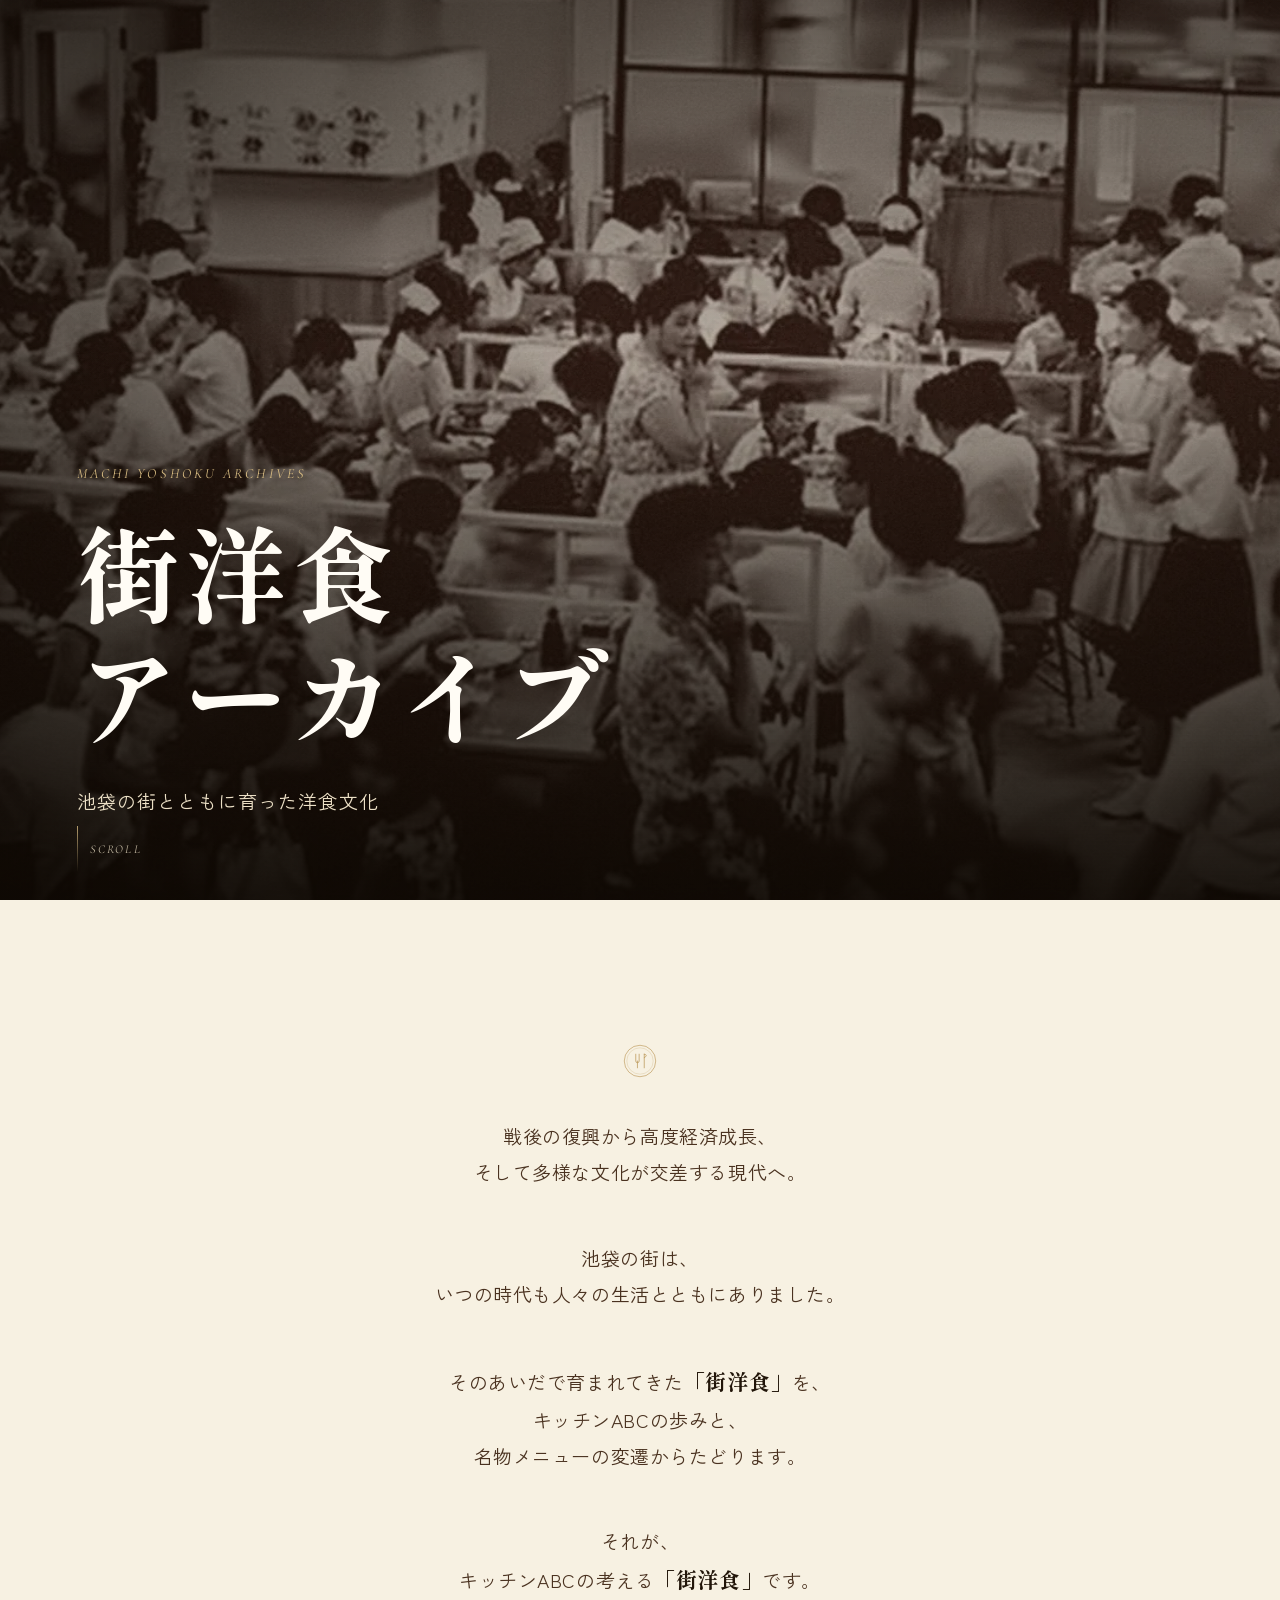
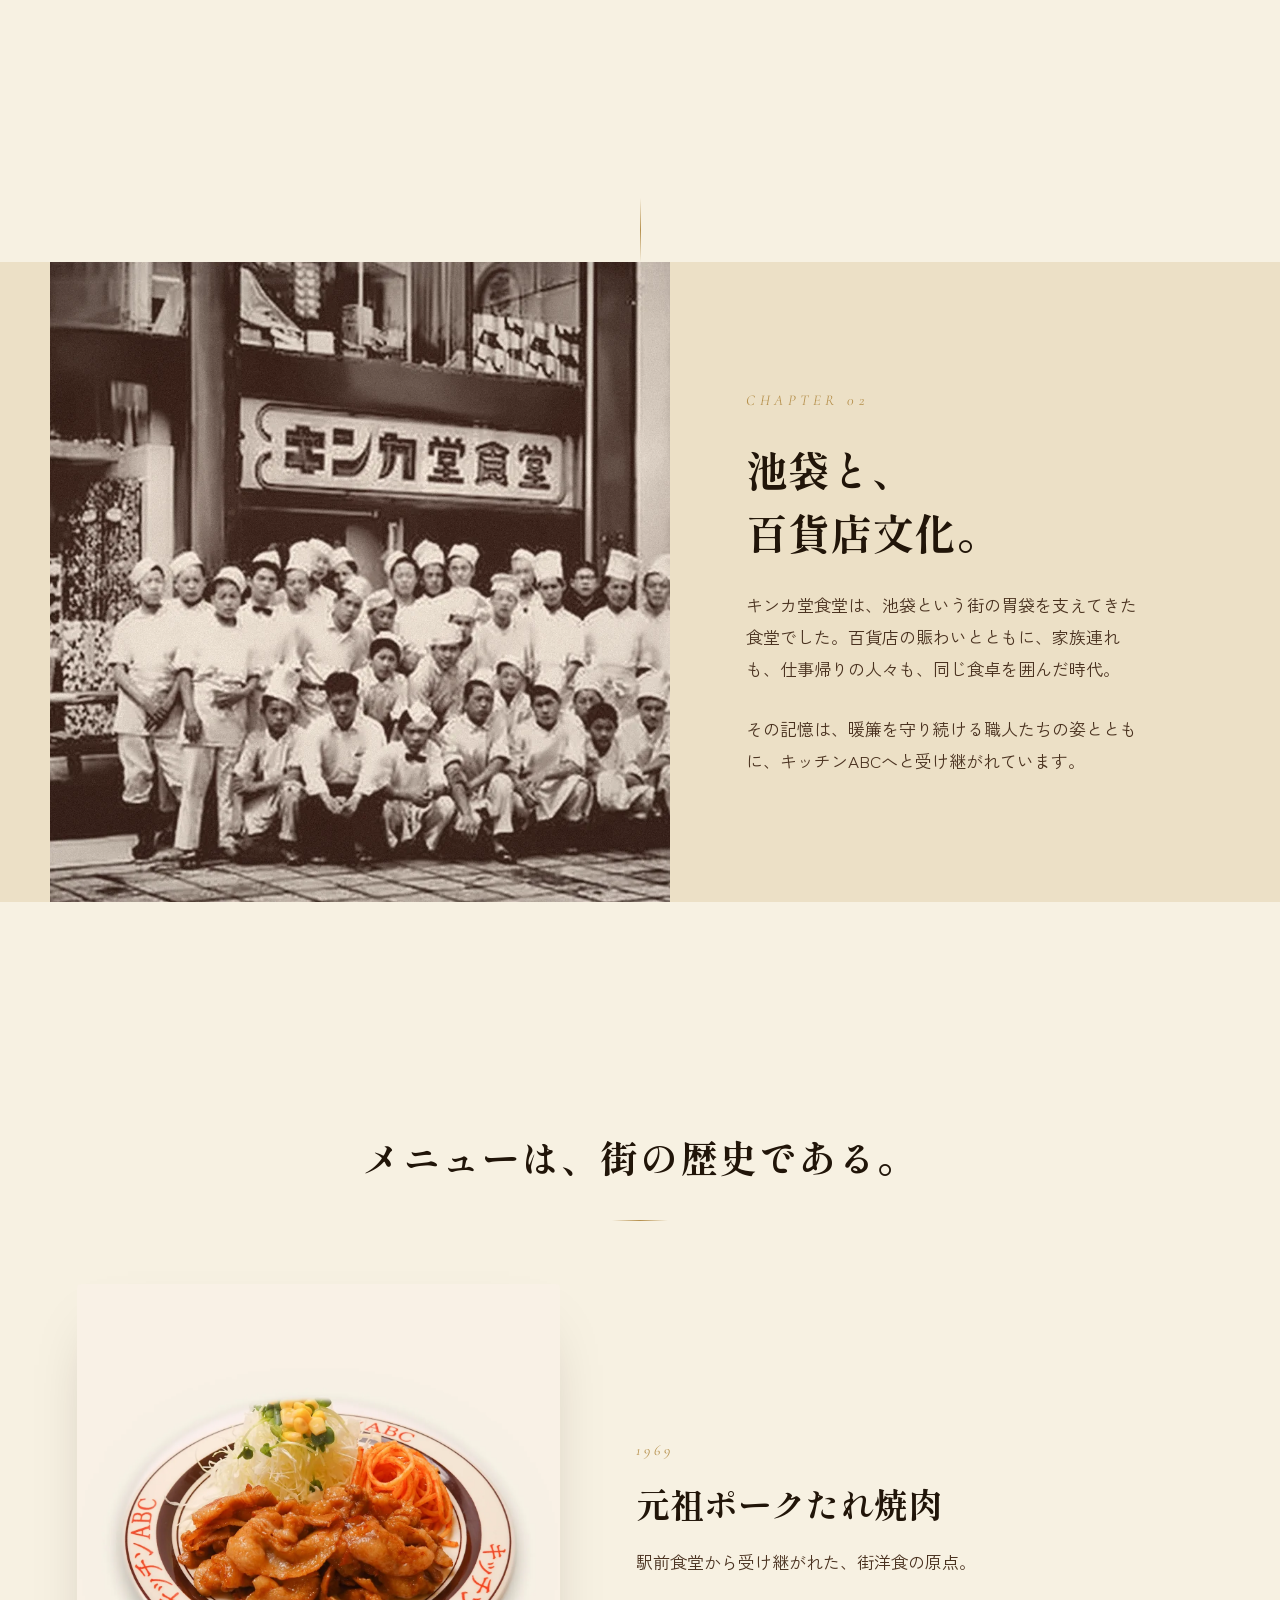
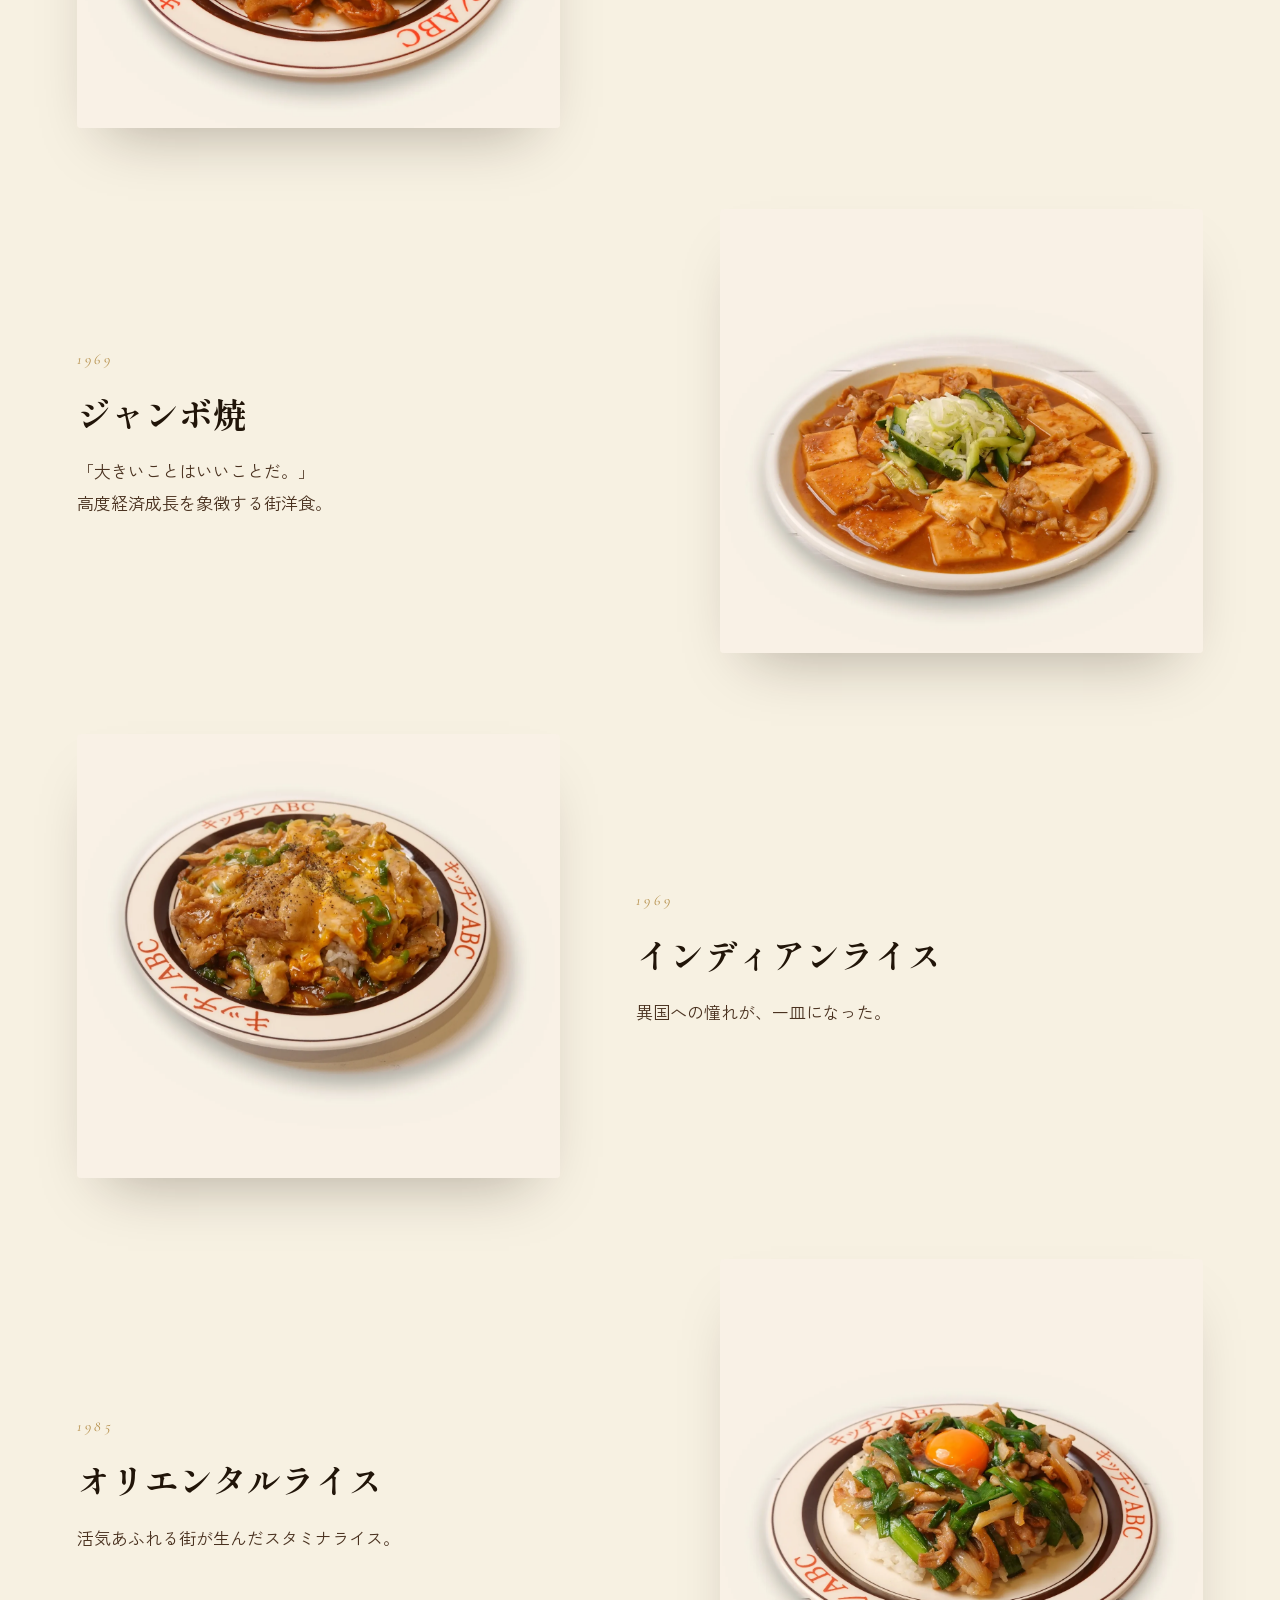
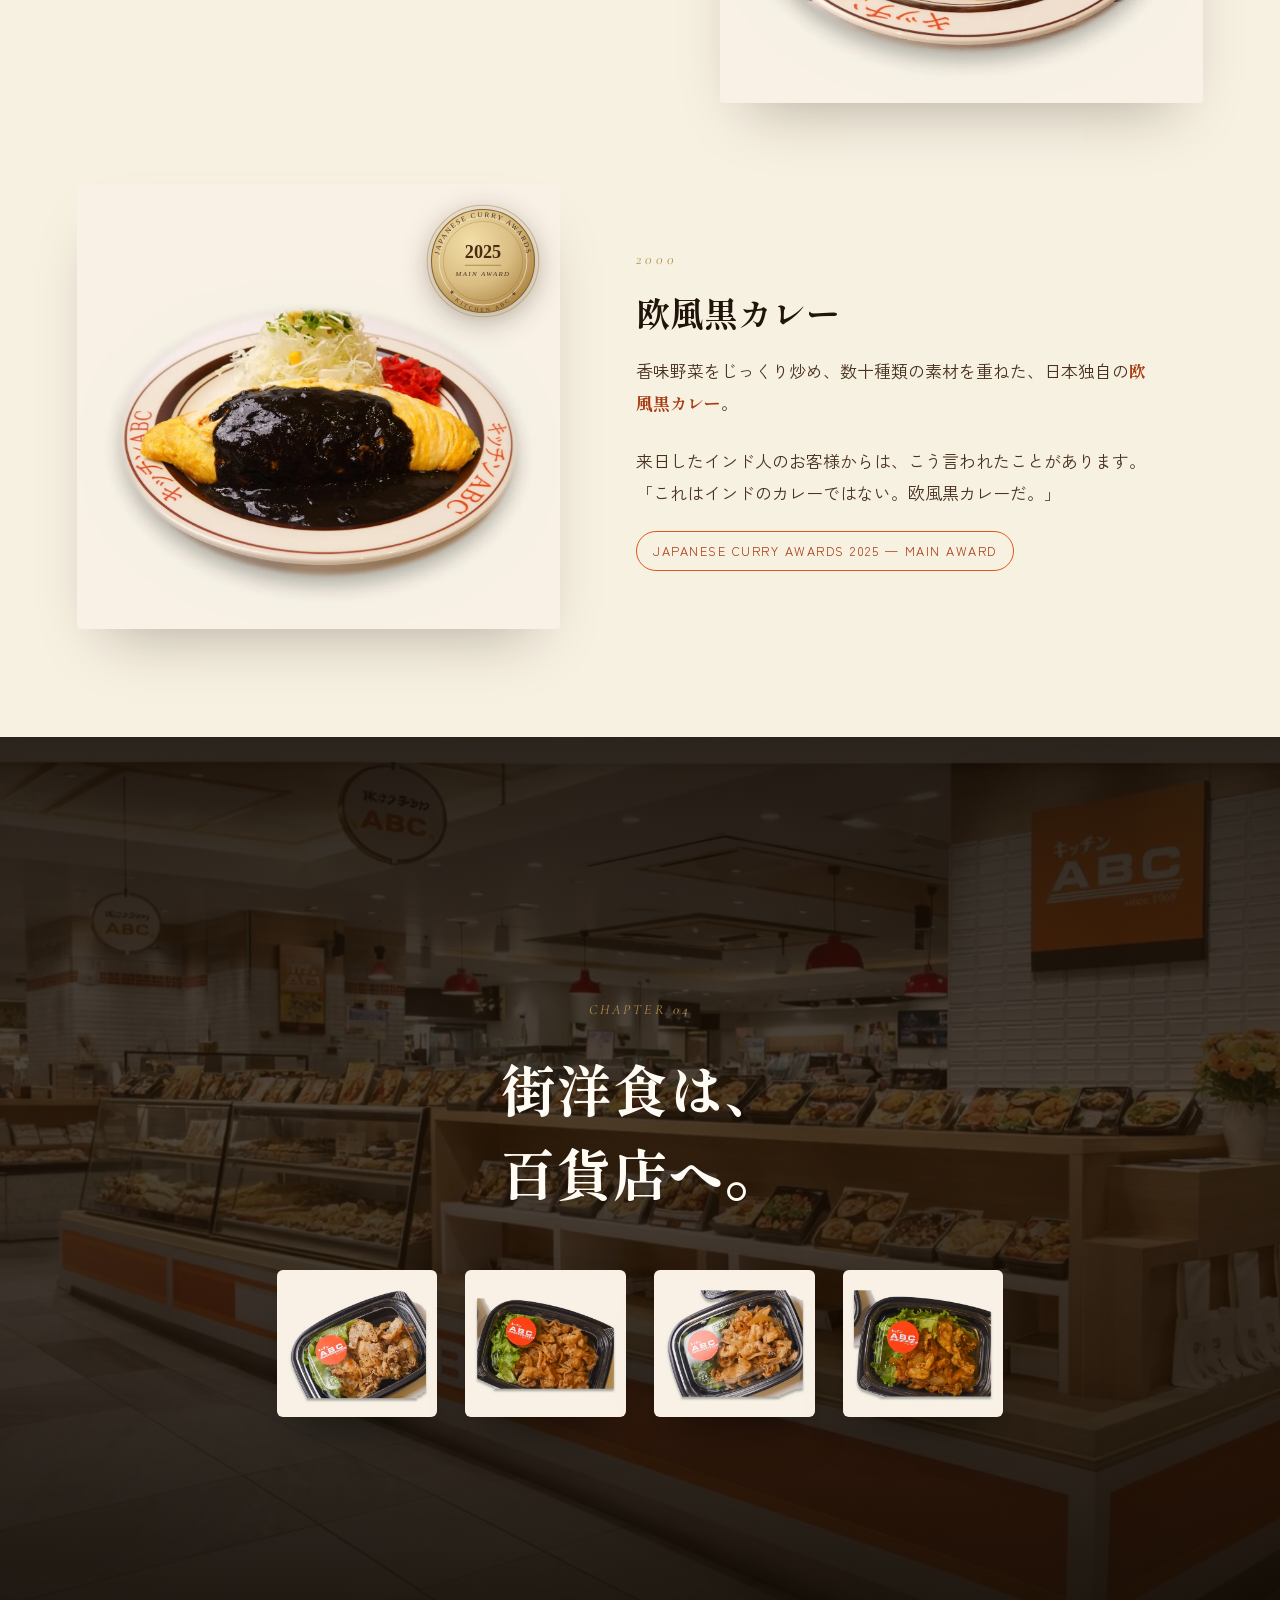
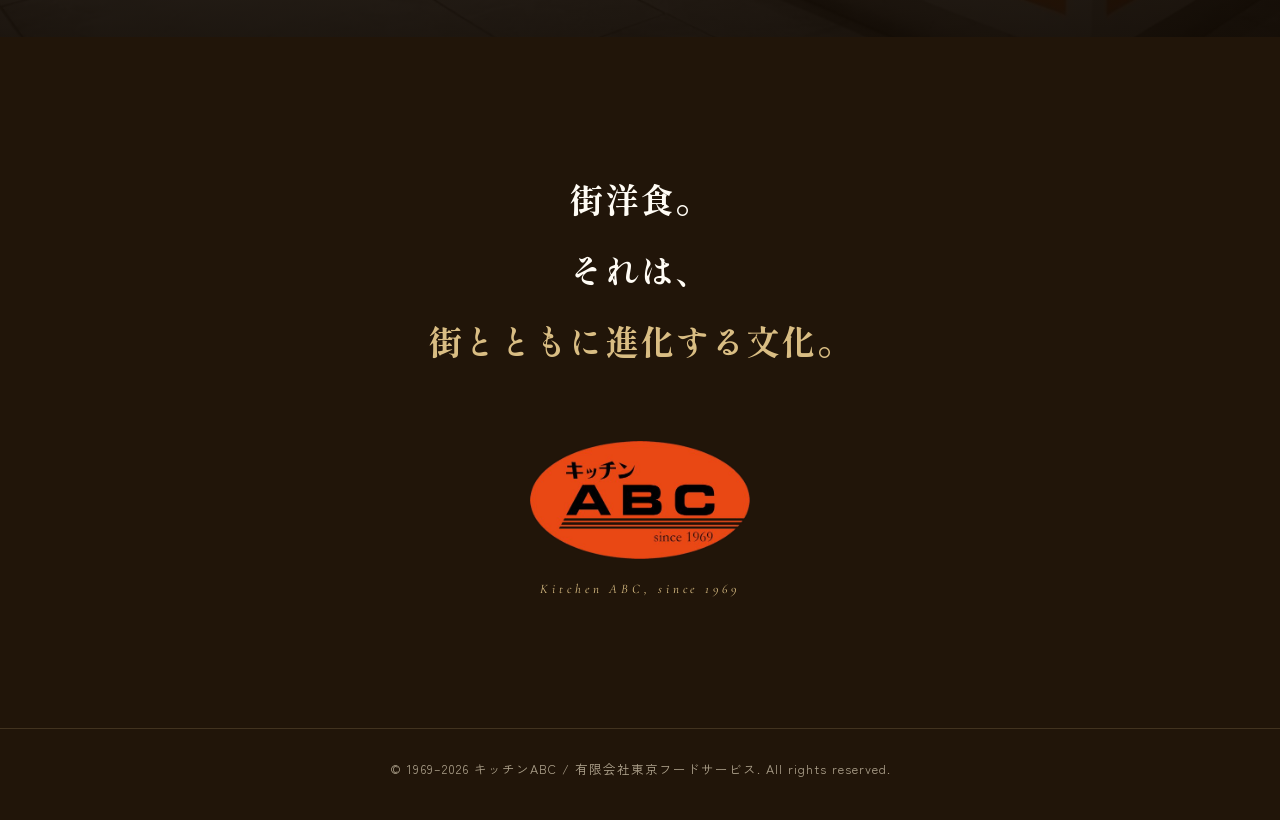
==== index.html @ 2a528db7 "Add files via upload" ====
<!DOCTYPE html>
<html lang="ja">
<head>
<meta charset="UTF-8">
<meta name="viewport" content="width=device-width, initial-scale=1.0">
<title>街洋食アーカイブ | MACHI YOSHOKU ARCHIVES — キッチンABC</title>
<meta name="description" content="池袋の街、百貨店文化、そして名物メニューの歴史を通じて、キッチンABCが考える「街洋食」という文化をたどるデジタルアーカイブ。街洋食は、街とともに進化する文化。">

<!-- Open Graph -->
<meta property="og:type" content="website">
<meta property="og:title" content="街洋食アーカイブ | MACHI YOSHOKU ARCHIVES — キッチンABC">
<meta property="og:description" content="池袋の街、百貨店文化、そして名物メニューの歴史を通じて、キッチンABCが考える「街洋食」という文化をたどるデジタルアーカイブ。">
<meta property="og:image" content="images/hero-dining-hall.jpg">
<meta property="og:url" content="https://kitchenabc.example/machi-yoshoku-archives/">
<meta property="og:site_name" content="街洋食アーカイブ | キッチンABC">
<meta property="og:locale" content="ja_JP">

<!-- Twitter Card -->
<meta name="twitter:card" content="summary_large_image">
<meta name="twitter:title" content="街洋食アーカイブ | MACHI YOSHOKU ARCHIVES">
<meta name="twitter:description" content="池袋の街とともに育った洋食文化、キッチンABCのデジタルアーカイブ。">
<meta name="twitter:image" content="images/hero-dining-hall.jpg">

<link rel="preconnect" href="https://fonts.googleapis.com">
<link rel="preconnect" href="https://fonts.gstatic.com" crossorigin>
<link href="https://fonts.googleapis.com/css2?family=Shippori+Mincho+B1:wght@400;700;800&family=Zen+Kaku+Gothic+New:wght@300;400;500;700&family=Cormorant+Garamond:ital,wght@0,400;0,500;0,600;1,400;1,500&display=swap" rel="stylesheet">

<link rel="icon" type="image/png" href="assets/favicon.png">
<link rel="stylesheet" href="css/style.css">

<!-- Structured data: Article -->
<script type="application/ld+json">
{
  "@context": "https://schema.org",
  "@type": "Article",
  "headline": "街洋食アーカイブ — 池袋の街とともに育った洋食文化",
  "description": "池袋の街、百貨店文化、名物メニューの歴史を通じてキッチンABCが考える「街洋食」という文化をたどるデジタルアーカイブ。",
  "image": "images/hero-dining-hall.jpg",
  "author": { "@type": "Organization", "name": "キッチンABC" },
  "publisher": {
    "@type": "Organization",
    "name": "キッチンABC",
    "logo": { "@type": "ImageObject", "url": "assets/logo-mark.png" }
  },
  "mainEntityOfPage": "https://kitchenabc.example/machi-yoshoku-archives/"
}
</script>

<!-- Structured data: Organization -->
<script type="application/ld+json">
{
  "@context": "https://schema.org",
  "@type": "Organization",
  "name": "キッチンABC",
  "foundingDate": "1969",
  "url": "https://kitchenabc.example/",
  "logo": "assets/logo-mark.png",
  "areaServed": "豊島区 池袋"
}
</script>

<!-- Structured data: Breadcrumb -->
<script type="application/ld+json">
{
  "@context": "https://schema.org",
  "@type": "BreadcrumbList",
  "itemListElement": [
    { "@type": "ListItem", "position": 1, "name": "キッチンABC", "item": "https://kitchenabc.example/" },
    { "@type": "ListItem", "position": 2, "name": "街洋食アーカイブ", "item": "https://kitchenabc.example/machi-yoshoku-archives/" }
  ]
}
</script>
</head>
<body>

<a class="visually-hidden" href="#main">本文へスキップ</a>

<div class="site-mark" id="siteMark" aria-hidden="true">
  <img class="site-mark__badge" src="assets/logo-mark.png" alt="" width="46" height="25" loading="lazy">
  <span class="site-mark__text">MACHI YOSHOKU ARCHIVES</span>
</div>

<main id="main">

  <!-- ============ HERO ============ -->
  <section class="hero" aria-label="街洋食アーカイブ イントロダクション">
    <div class="hero__media" id="heroMedia">
      <picture>
        <source srcset="images/hero-dining-hall-sm.webp" media="(max-width: 760px)" type="image/webp">
        <source srcset="images/hero-dining-hall.webp" type="image/webp">
        <source srcset="images/hero-dining-hall-sm.jpg" media="(max-width: 760px)">
        <img src="images/hero-dining-hall.jpg" alt="昭和のキンカ堂食堂、大食堂のにぎわい" width="1251" height="822">
      </picture>
    </div>
    <div class="hero__veil"></div>
    <div class="hero__content">
      <div class="hero__inner">
        <span class="eyebrow hero__eyebrow reveal">MACHI YOSHOKU ARCHIVES</span>
        <h1 class="hero__title">
          <span class="reveal">街洋食</span>
          <span class="reveal reveal-delay-1">アーカイブ</span>
        </h1>
        <p class="hero__sub reveal reveal-delay-2">池袋の街とともに育った洋食文化</p>
      </div>
    </div>
    <div class="hero__scroll" aria-hidden="true">
      <span class="hero__scroll-line"></span>
      <span class="hero__scroll-text">SCROLL</span>
    </div>
  </section>

  <!-- ============ INTRO ============ -->
  <section class="intro">
    <div class="intro__inner">
      <img class="intro__mark reveal" src="assets/emblem-mark.svg" alt="" width="34" height="34" loading="lazy">
      <p class="reveal">
        戦後の復興から高度経済成長、<br>
        そして多様な文化が交差する現代へ。
      </p>
      <p class="reveal reveal-delay-1">
        池袋の街は、<br>
        いつの時代も人々の生活とともにありました。
      </p>
      <p class="reveal reveal-delay-2">
        そのあいだで育まれてきた<strong>「街洋食」</strong>を、<br>
        キッチンABCの歩みと、<br>
        名物メニューの変遷からたどります。
      </p>
      <p class="reveal reveal-delay-3">
        それが、<br>
        キッチンABCの考える<strong>「街洋食」</strong>です。
      </p>
    </div>
  </section>

  <div class="divider" aria-hidden="true"><span class="divider__line"></span></div>

  <!-- ============ CHAPTER 02 — 百貨店文化 ============ -->
  <section class="chapter" aria-labelledby="chapter02-title">
    <div class="chapter__grid">
      <div class="chapter__media reveal">
        <picture>
          <source srcset="images/section02-storefront-sm.webp" media="(max-width: 760px)" type="image/webp">
          <source srcset="images/section02-storefront.webp" type="image/webp">
          <img src="images/section02-storefront.jpg" alt="キンカ堂食堂の前に並ぶ職人たちの記念写真" width="1359" height="927" loading="lazy">
        </picture>
      </div>
      <div class="chapter__text">
        <span class="chapter__num reveal">CHAPTER 02</span>
        <h2 class="chapter__title reveal reveal-delay-1" id="chapter02-title">池袋と、<br>百貨店文化。</h2>
        <p class="chapter__body reveal reveal-delay-2">
          キンカ堂食堂は、池袋という街の胃袋を支えてきた食堂でした。百貨店の賑わいとともに、家族連れも、仕事帰りの人々も、同じ食卓を囲んだ時代。
        </p>
        <p class="chapter__body reveal reveal-delay-3">
          その記憶は、暖簾を守り続ける職人たちの姿とともに、キッチンABCへと受け継がれています。
        </p>
      </div>
    </div>
  </section>

  <!-- ============ MENU INTRO ============ -->
  <section class="menu-intro">
    <span class="eyebrow reveal">A HISTORY OF THE TOWN, ON A PLATE</span>
    <h2 class="menu-intro__title reveal reveal-delay-1">メニューは、街の歴史である。</h2>
    <div class="gold-rule gold-rule--center reveal reveal-delay-2"></div>
  </section>

  <!-- ============ MENU ARCHIVE ============ -->
  <section class="menu-archive" aria-label="名物メニューアーカイブ">
    <div class="menu-list">

      <article class="menu-card">
        <div class="menu-card__media reveal">
          <picture>
            <source srcset="images/menu-1969-pork-tare-sm.webp" media="(max-width: 760px)" type="image/webp">
            <source srcset="images/menu-1969-pork-tare.webp" type="image/webp">
            <img src="images/menu-1969-pork-tare.jpg" alt="元祖ポークたれ焼肉" width="1400" height="1400" loading="lazy">
          </picture>
        </div>
        <div class="menu-card__text reveal reveal-delay-1">
          <span class="menu-card__year">1969</span>
          <h3 class="menu-card__name">元祖ポークたれ焼肉</h3>
          <p class="menu-card__copy">駅前食堂から受け継がれた、街洋食の原点。</p>
        </div>
      </article>

      <article class="menu-card">
        <div class="menu-card__media reveal">
          <picture>
            <source srcset="images/menu-1969-jumbo-yaki-sm.webp" media="(max-width: 760px)" type="image/webp">
            <source srcset="images/menu-1969-jumbo-yaki.webp" type="image/webp">
            <img src="images/menu-1969-jumbo-yaki.jpg" alt="ジャンボ焼" width="1400" height="1400" loading="lazy">
          </picture>
        </div>
        <div class="menu-card__text reveal reveal-delay-1">
          <span class="menu-card__year">1969</span>
          <h3 class="menu-card__name">ジャンボ焼</h3>
          <p class="menu-card__copy">「大きいことはいいことだ。」<br>高度経済成長を象徴する街洋食。</p>
        </div>
      </article>

      <article class="menu-card">
        <div class="menu-card__media reveal">
          <picture>
            <source srcset="images/menu-1969-indian-rice-sm.webp" media="(max-width: 760px)" type="image/webp">
            <source srcset="images/menu-1969-indian-rice.webp" type="image/webp">
            <img src="images/menu-1969-indian-rice.jpg" alt="インディアンライス" width="1400" height="1400" loading="lazy">
          </picture>
        </div>
        <div class="menu-card__text reveal reveal-delay-1">
          <span class="menu-card__year">1969</span>
          <h3 class="menu-card__name">インディアンライス</h3>
          <p class="menu-card__copy">異国への憧れが、一皿になった。</p>
        </div>
      </article>

      <article class="menu-card">
        <div class="menu-card__media reveal">
          <picture>
            <source srcset="images/menu-1985-oriental-rice-sm.webp" media="(max-width: 760px)" type="image/webp">
            <source srcset="images/menu-1985-oriental-rice.webp" type="image/webp">
            <img src="images/menu-1985-oriental-rice.jpg" alt="オリエンタルライス" width="1400" height="1400" loading="lazy">
          </picture>
        </div>
        <div class="menu-card__text reveal reveal-delay-1">
          <span class="menu-card__year">1985</span>
          <h3 class="menu-card__name">オリエンタルライス</h3>
          <p class="menu-card__copy">活気あふれる街が生んだスタミナライス。</p>
        </div>
      </article>

      <article class="menu-card">
        <div class="menu-card__media reveal">
          <picture>
            <source srcset="images/menu-2000-curry-sm.webp" media="(max-width: 760px)" type="image/webp">
            <source srcset="images/menu-2000-curry.webp" type="image/webp">
            <img src="images/menu-2000-curry.jpg" alt="欧風黒カレー" width="1400" height="1400" loading="lazy">
          </picture>
          <img class="menu-card__award" src="assets/award-curry-2025.svg" alt="JAPANESE CURRY AWARDS 2025 MAIN AWARD 受賞" loading="lazy">
        </div>
        <div class="menu-card__text reveal reveal-delay-1">
          <span class="menu-card__year">2000</span>
          <h3 class="menu-card__name">欧風黒カレー</h3>
          <p class="menu-card__copy">
            香味野菜をじっくり炒め、数十種類の素材を重ねた、日本独自の<em>欧風黒カレー</em>。
          </p>
          <p class="menu-card__copy">
            来日したインド人のお客様からは、こう言われたことがあります。<br>
            「これはインドのカレーではない。欧風黒カレーだ。」
          </p>
          <span class="menu-card__tag">JAPANESE CURRY AWARDS 2025 — MAIN AWARD</span>
        </div>
      </article>

    </div>
  </section>

  <!-- ============ FINALE CHAPTER — 百貨店へ ============ -->
  <section class="finale-chapter" aria-label="街洋食は、百貨店へ">
    <div class="finale-chapter__media" id="finaleMedia">
      <picture>
        <source srcset="images/depachika-storefront-sm.webp" media="(max-width: 760px)" type="image/webp">
        <source srcset="images/depachika-storefront.webp" type="image/webp">
        <img src="images/depachika-storefront.jpg" alt="西武池袋デパ地下のキッチンABC店舗" width="1536" height="846" loading="lazy">
      </picture>
    </div>
    <div class="finale-chapter__veil"></div>
    <div class="finale-chapter__content">
      <span class="eyebrow reveal">CHAPTER 04</span>
      <h2 class="finale-chapter__title reveal reveal-delay-1">街洋食は、<br>百貨店へ。</h2>
      <div class="finale-products" aria-label="デパ地下の惣菜商品">
        <div class="finale-products__item reveal reveal-delay-1">
          <picture>
            <source srcset="images/sozai-01-sm.webp" media="(max-width: 760px)" type="image/webp">
            <source srcset="images/sozai-01.webp" type="image/webp">
            <img src="images/sozai-01.jpg" alt="デパ地下惣菜 1" width="1100" height="950" loading="lazy">
          </picture>
        </div>
        <div class="finale-products__item reveal reveal-delay-2">
          <picture>
            <source srcset="images/sozai-02-sm.webp" media="(max-width: 760px)" type="image/webp">
            <source srcset="images/sozai-02.webp" type="image/webp">
            <img src="images/sozai-02.jpg" alt="デパ地下惣菜 2" width="1100" height="950" loading="lazy">
          </picture>
        </div>
        <div class="finale-products__item reveal reveal-delay-3">
          <picture>
            <source srcset="images/sozai-03-sm.webp" media="(max-width: 760px)" type="image/webp">
            <source srcset="images/sozai-03.webp" type="image/webp">
            <img src="images/sozai-03.jpg" alt="デパ地下惣菜 3" width="1100" height="950" loading="lazy">
          </picture>
        </div>
        <div class="finale-products__item reveal reveal-delay-4">
          <picture>
            <source srcset="images/sozai-04-sm.webp" media="(max-width: 760px)" type="image/webp">
            <source srcset="images/sozai-04.webp" type="image/webp">
            <img src="images/sozai-04.jpg" alt="デパ地下惣菜 4" width="1100" height="950" loading="lazy">
          </picture>
        </div>
      </div>
    </div>
  </section>

  <!-- ============ FINAL MESSAGE ============ -->
  <section class="finale-message">
    <p class="finale-message__text reveal">
      街洋食。<br>
      それは、<br>
      <span class="accent">街とともに進化する文化。</span>
    </p>
    <img class="finale-message__logo reveal reveal-delay-1" src="assets/logo-mark.png" alt="キッチンABC ロゴ" width="220" height="118" loading="lazy">
    <p class="finale-message__since reveal reveal-delay-2">Kitchen ABC, since 1969</p>
  </section>

</main>

<footer class="site-footer">
  <p>&copy; 1969–2026 キッチンABC / 有限会社東京フードサービス. All rights reserved.</p>
</footer>

<script src="js/script.js"></script>
</body>
</html>
---- css/style.css ----
/* ==========================================================================
   MACHI YOSHOKU ARCHIVES — design tokens
   ========================================================================== */
:root{
  --ivory:        #F7F1E2;
  --beige:        #ECE0C6;
  --beige-deep:   #DFCFA8;
  --brown-900:    #211509;
  --brown-700:    #4A3220;
  --brown-500:    #6E5037;
  --orange:       #E2551E;
  --orange-deep:  #A93C12;
  --gold:         #B6904C;
  --gold-light:   #D9BD83;
  --paper:        #FFFCF5;
  --black-veil:   rgba(18, 11, 4, 0.62);

  --font-display: "Shippori Mincho B1", "Noto Serif JP", serif;
  --font-body:    "Zen Kaku Gothic New", "Hiragino Sans", sans-serif;
  --font-accent:  "Cormorant Garamond", serif;

  --container: 1180px;
  --gutter: clamp(24px, 6vw, 96px);

  --ease-out: cubic-bezier(.16,.84,.32,1);
  --dur-base: .9s;
}

/* ==========================================================================
   Reset
   ========================================================================== */
*, *::before, *::after{ box-sizing: border-box; }
html{ scroll-behavior: smooth; }
body{
  margin:0;
  background: var(--ivory);
  color: var(--brown-700);
  font-family: var(--font-body);
  font-weight: 400;
  line-height: 1.9;
  -webkit-font-smoothing: antialiased;
  overflow-x: hidden;
}
img{ max-width:100%; display:block; }
h1,h2,h3,p{ margin:0; }
a{ color:inherit; }
.visually-hidden{
  position:absolute; width:1px; height:1px; overflow:hidden;
  clip:rect(0 0 0 0); white-space:nowrap;
}

@media (prefers-reduced-motion: reduce){
  *{ animation-duration:.01ms !important; animation-iteration-count:1 !important; transition-duration:.01ms !important; scroll-behavior:auto !important; }
}

::selection{ background: var(--orange); color: var(--paper); }

/* ==========================================================================
   Type utilities
   ========================================================================== */
.eyebrow{
  font-family: var(--font-accent);
  font-style: italic;
  font-size: clamp(12px, 1.1vw, 15px);
  letter-spacing: .22em;
  text-transform: uppercase;
  color: var(--gold);
}
.gold-rule{
  width: 56px; height: 1px;
  background: linear-gradient(90deg, var(--gold), transparent);
}
.gold-rule--center{ background: linear-gradient(90deg, transparent, var(--gold), transparent); margin-inline:auto; }

/* ==========================================================================
   Header mark
   ========================================================================== */
.site-mark{
  position: fixed;
  top: 22px; left: 50%;
  transform: translate(-50%, -14px);
  z-index: 60;
  opacity: 0;
  pointer-events: none;
  transition: opacity .6s var(--ease-out), transform .6s var(--ease-out), background .4s ease;
  display:flex; align-items:center; gap:10px;
  padding: 7px 18px 7px 9px;
  border-radius: 999px;
  background: rgba(20, 13, 6, 0.22);
  backdrop-filter: blur(10px);
  -webkit-backdrop-filter: blur(10px);
}
.site-mark.on-light{
  background: rgba(255, 252, 245, 0.62);
}
.site-mark.is-visible{ opacity:1; transform: translate(-50%, 0); pointer-events:auto; }
.site-mark__badge{ width:44px; height:auto; }
.site-mark__text{
  font-family: var(--font-accent);
  font-style: italic;
  font-size: 13px;
  letter-spacing: .14em;
  color: var(--paper);
  text-shadow: 0 1px 6px rgba(0,0,0,.45);
  white-space: nowrap;
}
@media (max-width: 480px){
  .site-mark{ padding: 6px 14px 6px 7px; gap:8px; }
  .site-mark__badge{ width:34px; height:auto; }
  .site-mark__text{ font-size: 10.5px; letter-spacing: .08em; }
}
.site-mark.on-light .site-mark__text{ color: var(--brown-900); text-shadow:none; }

/* ==========================================================================
   Reveal-on-scroll
   ========================================================================== */
.reveal{
  opacity: 0;
  transform: translateY(28px);
  transition: opacity var(--dur-base) var(--ease-out), transform var(--dur-base) var(--ease-out);
}
.reveal.is-in{ opacity:1; transform:none; }
.reveal-delay-1{ transition-delay:.12s; }
.reveal-delay-2{ transition-delay:.24s; }
.reveal-delay-3{ transition-delay:.36s; }
.reveal-delay-4{ transition-delay:.48s; }

/* ==========================================================================
   HERO
   ========================================================================== */
.hero{
  position: relative;
  min-height: 100svh;
  display:flex;
  align-items:flex-end;
  overflow:hidden;
  background: var(--brown-900);
}
.hero__media{
  position:absolute; inset:0;
  z-index:0;
}
.hero__media img{
  width:100%; height:100%; object-fit:cover;
  object-position: center 38%;
  transform: scale(1.08) translateY(0);
  will-change: transform;
}
.hero__veil{
  position:absolute; inset:0; z-index:1;
  background:
    linear-gradient(0deg, rgba(13,8,3,.92) 0%, rgba(13,8,3,.55) 38%, rgba(13,8,3,.25) 62%, rgba(13,8,3,.55) 100%),
    linear-gradient(100deg, rgba(10,6,2,.55) 0%, rgba(10,6,2,.05) 46%);
}
.hero__content{
  position:relative; z-index:2;
  width:100%;
  padding: 0 var(--gutter) clamp(56px, 9vh, 120px);
}
.hero__inner{ max-width: 720px; }
.hero__eyebrow{
  color: var(--gold-light);
  margin-bottom: 22px;
  display:block;
}
.hero__title{
  font-family: var(--font-display);
  color: var(--paper);
  font-weight: 800;
  font-size: clamp(48px, 9vw, 104px);
  line-height: 1.18;
  letter-spacing: .03em;
}
.hero__title span{ display:block; }
.hero__sub{
  margin-top: 28px;
  color: var(--beige);
  font-size: clamp(15px, 1.6vw, 19px);
  letter-spacing: .06em;
  max-width: 30em;
}
.hero__latin{
  margin-top: 34px;
  font-family: var(--font-accent);
  font-style: italic;
  font-size: clamp(13px, 1.3vw, 16px);
  letter-spacing: .3em;
  color: var(--gold-light);
}
.hero__scroll{
  position:absolute; left: var(--gutter); bottom: 28px; z-index:2;
  display:flex; align-items:center; gap:12px;
  color: var(--beige); opacity:.8;
}
.hero__scroll-line{
  width:1px; height:46px;
  background: linear-gradient(180deg, var(--gold-light), transparent);
  animation: scrollLine 2.4s ease-in-out infinite;
}
@keyframes scrollLine{
  0%{ transform: scaleY(0); transform-origin: top; }
  50%{ transform: scaleY(1); transform-origin: top; }
  50.01%{ transform-origin: bottom; }
  100%{ transform: scaleY(0); transform-origin: bottom; }
}
.hero__scroll-text{
  font-family: var(--font-accent); font-style: italic;
  font-size: 12px; letter-spacing: .18em;
}

/* ==========================================================================
   INTRO
   ========================================================================== */
.intro{
  padding: clamp(110px, 16vh, 200px) var(--gutter);
  background: var(--ivory);
}
.intro__inner{
  max-width: 620px;
  margin: 0 auto;
  text-align:center;
}
.intro__mark{
  margin: 0 auto 40px;
  width: 34px; height: 34px;
  opacity:.85;
}
.intro p{
  font-size: clamp(16px, 1.9vw, 19px);
  color: var(--brown-700);
  letter-spacing: .03em;
  margin-bottom: 2.6em;
}
.intro p:last-of-type{ margin-bottom:0; }
.intro strong{
  font-family: var(--font-display);
  font-weight: 700;
  color: var(--brown-900);
  font-size: 1.12em;
}

/* ==========================================================================
   CHAPTER (gallery-room style two column)
   ========================================================================== */
.chapter{
  background: var(--beige);
  overflow:hidden;
}
.chapter__grid{
  max-width: var(--container);
  margin: 0 auto;
  display:grid;
  grid-template-columns: 1.05fr .95fr;
  align-items: stretch;
  min-height: 640px;
}
.chapter__media{
  position:relative;
  overflow:hidden;
  min-height: 420px;
}
.chapter__media img{
  width:100%; height:100%; object-fit:cover;
  transform: scale(1.02);
}
.chapter__text{
  display:flex; flex-direction:column; justify-content:center;
  padding: clamp(40px, 6vw, 96px);
}
.chapter__num{
  font-family: var(--font-accent);
  font-style: italic;
  color: var(--gold);
  font-size: 15px;
  letter-spacing: .3em;
  margin-bottom: 22px;
}
.chapter__title{
  font-family: var(--font-display);
  font-weight: 700;
  color: var(--brown-900);
  font-size: clamp(28px, 3.4vw, 42px);
  line-height: 1.5;
  margin-bottom: 26px;
}
.chapter__body{
  font-size: clamp(15px, 1.5vw, 17px);
  color: var(--brown-700);
  max-width: 34em;
}
.chapter__body + .chapter__body{ margin-top: 1.6em; }

@media (max-width: 880px){
  .chapter__grid{ grid-template-columns: 1fr; min-height:auto; }
  .chapter__media{ min-height: 320px; }
}

/* ==========================================================================
   MENU SECTION
   ========================================================================== */
.menu-intro{
  padding: clamp(120px, 18vh, 200px) var(--gutter) clamp(40px, 7vh, 80px);
  text-align:center;
  background: var(--ivory);
}
.menu-intro__title{
  font-family: var(--font-display);
  font-weight: 700;
  font-size: clamp(26px, 3.2vw, 38px);
  color: var(--brown-900);
  letter-spacing: .04em;
  margin: 26px 0;
}

.menu-archive{
  background: var(--ivory);
  padding: 0 var(--gutter) clamp(80px, 12vh, 160px);
}
.menu-list{
  max-width: var(--container);
  margin: 0 auto;
  display:flex;
  flex-direction:column;
  gap: clamp(64px, 9vh, 110px);
}
.menu-card{
  display:grid;
  grid-template-columns: .92fr 1.08fr;
  gap: clamp(36px, 6vw, 80px);
  align-items:center;
}
.menu-card:nth-child(even){ direction: rtl; }
.menu-card:nth-child(even) > *{ direction: ltr; }
.menu-card__media{
  position:relative;
  aspect-ratio: 1 / .92;
  border-radius: 4px;
  overflow:hidden;
  background: var(--ivory);
  box-shadow: 0 30px 60px -30px rgba(33, 21, 9, .35);
}
.menu-card__media picture img{ width:100%; height:100%; object-fit:cover; }
.menu-card__award{
  position:absolute; top: 18px; right: 18px;
  width: clamp(86px, 11vw, 118px); height: clamp(86px, 11vw, 118px);
  filter: drop-shadow(0 6px 14px rgba(33,21,9,.35));
}
.menu-card__year{
  font-family: var(--font-accent);
  font-style: italic;
  color: var(--gold);
  font-size: 15px;
  letter-spacing: .25em;
}
.menu-card__name{
  font-family: var(--font-display);
  font-weight: 700;
  font-size: clamp(24px, 2.8vw, 34px);
  color: var(--brown-900);
  margin: 16px 0 18px;
  line-height: 1.4;
}
.menu-card__copy{
  font-size: clamp(15px, 1.5vw, 17px);
  color: var(--brown-700);
  max-width: 30em;
}
.menu-card__copy + .menu-card__copy{ margin-top: 1.5em; }
.menu-card__copy em{
  font-style: normal;
  font-family: var(--font-display);
  font-weight: 700;
  color: var(--orange-deep);
}
.menu-card__tag{
  display:inline-block;
  margin-top: 22px;
  padding: 7px 16px;
  font-size: 12.5px;
  letter-spacing: .12em;
  color: var(--orange-deep);
  border: 1px solid var(--orange);
  border-radius: 999px;
}

@media (max-width: 820px){
  .menu-card{ grid-template-columns: 1fr; }
  .menu-card:nth-child(even){ direction: ltr; }
}

/* ==========================================================================
   FINALE CHAPTER (department store)
   ========================================================================== */
.finale-chapter{
  position:relative;
  min-height: 100svh;
  display:flex; align-items:center; justify-content:center;
  overflow:hidden;
  background: var(--brown-900);
}
.finale-chapter__media{ position:absolute; inset:0; z-index:0; }
.finale-chapter__media img{
  width:100%; height:100%; object-fit:cover;
  opacity: .42;
}
.finale-chapter__veil{
  position:absolute; inset:0; z-index:1;
  background: linear-gradient(180deg, rgba(15,9,3,.75), rgba(15,9,3,.4) 40%, rgba(15,9,3,.85));
}
.finale-chapter__content{
  position:relative; z-index:2;
  text-align:center;
  padding: clamp(80px, 14vh, 140px) var(--gutter) clamp(60px,10vh,120px);
  max-width: 880px;
}
.finale-chapter__title{
  font-family: var(--font-display);
  font-weight: 800;
  color: var(--paper);
  font-size: clamp(32px, 4.6vw, 56px);
  line-height: 1.5;
  margin: 22px 0 56px;
}
.finale-products{
  display:grid;
  grid-template-columns: repeat(4, 1fr);
  gap: clamp(14px, 2.4vw, 28px);
  max-width: 920px;
  margin: 0 auto;
}
.finale-products__item{
  border-radius: 6px;
  overflow:hidden;
  box-shadow: 0 24px 48px -20px rgba(0,0,0,.55);
  transform: translateY(0);
  transition: transform .5s var(--ease-out);
}
.finale-products__item:hover{ transform: translateY(-6px); }
.finale-products__item img{ width:100%; height:100%; object-fit:cover; aspect-ratio: 1/.92; }

@media (max-width: 720px){
  .finale-products{ grid-template-columns: repeat(2, 1fr); }
}

/* ==========================================================================
   FINAL MESSAGE
   ========================================================================== */
.finale-message{
  background: var(--brown-900);
  color: var(--paper);
  text-align:center;
  padding: clamp(90px, 14vh, 160px) var(--gutter);
}
.finale-message__text{
  font-family: var(--font-display);
  font-weight: 700;
  font-size: clamp(24px, 3vw, 34px);
  line-height: 2.1;
  letter-spacing: .04em;
}
.finale-message__text .accent{ color: var(--gold-light); }
.finale-message__logo{
  margin: 64px auto 0;
  width: clamp(160px, 20vw, 220px);
  height: auto;
}
.finale-message__since{
  margin-top: 18px;
  font-family: var(--font-accent);
  font-style: italic;
  letter-spacing: .3em;
  font-size: 13px;
  color: var(--gold-light);
}

/* ==========================================================================
   FOOTER
   ========================================================================== */
.site-footer{
  background: var(--brown-900);
  color: var(--beige);
  text-align:center;
  padding: 28px var(--gutter) 40px;
  font-size: 12.5px;
  letter-spacing: .08em;
  border-top: 1px solid rgba(217,189,131,.18);
}
.site-footer p{ opacity:.7; }

/* ==========================================================================
   Section gold divider
   ========================================================================== */
.divider{
  max-width: var(--container);
  margin: 0 auto;
  padding: clamp(40px,6vh,72px) var(--gutter) 0;
  display:flex; justify-content:center;
}
.divider__line{
  width: 1px; height: 64px;
  background: linear-gradient(180deg, transparent, var(--gold), transparent);
}
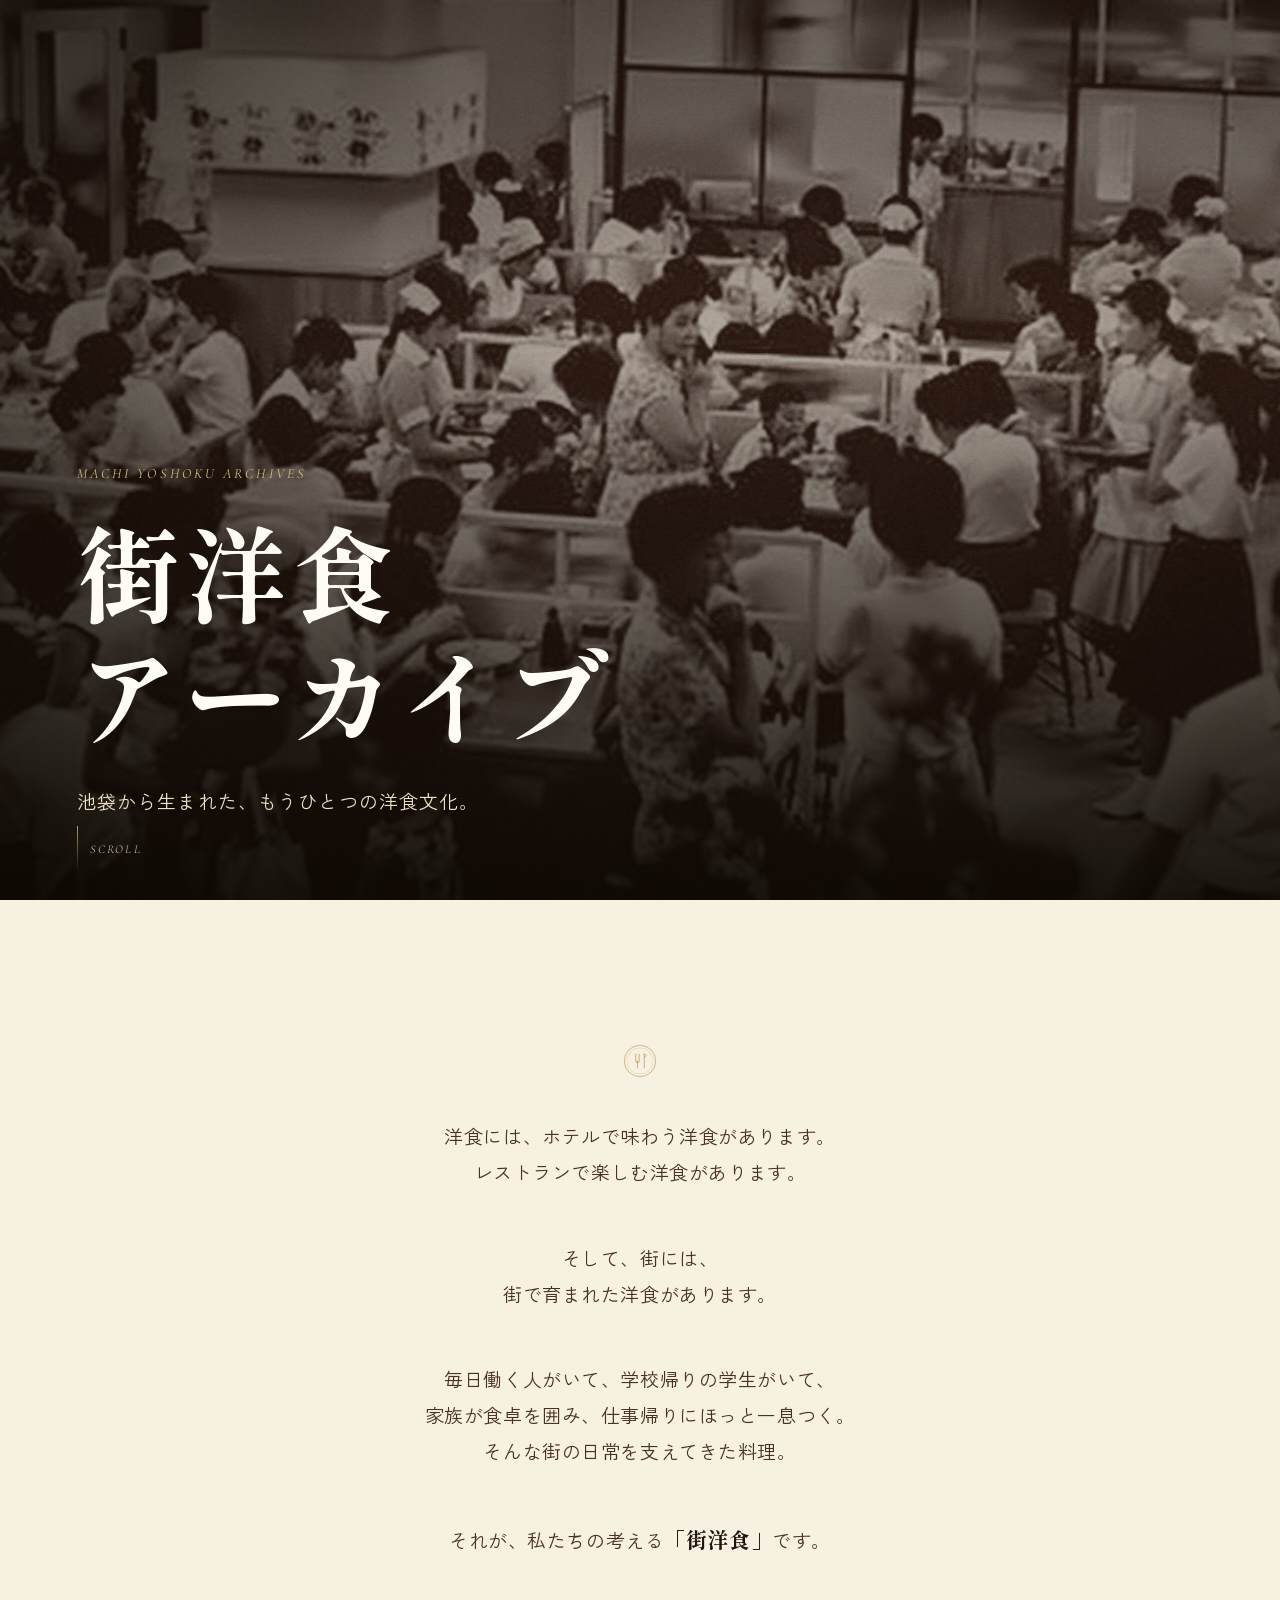
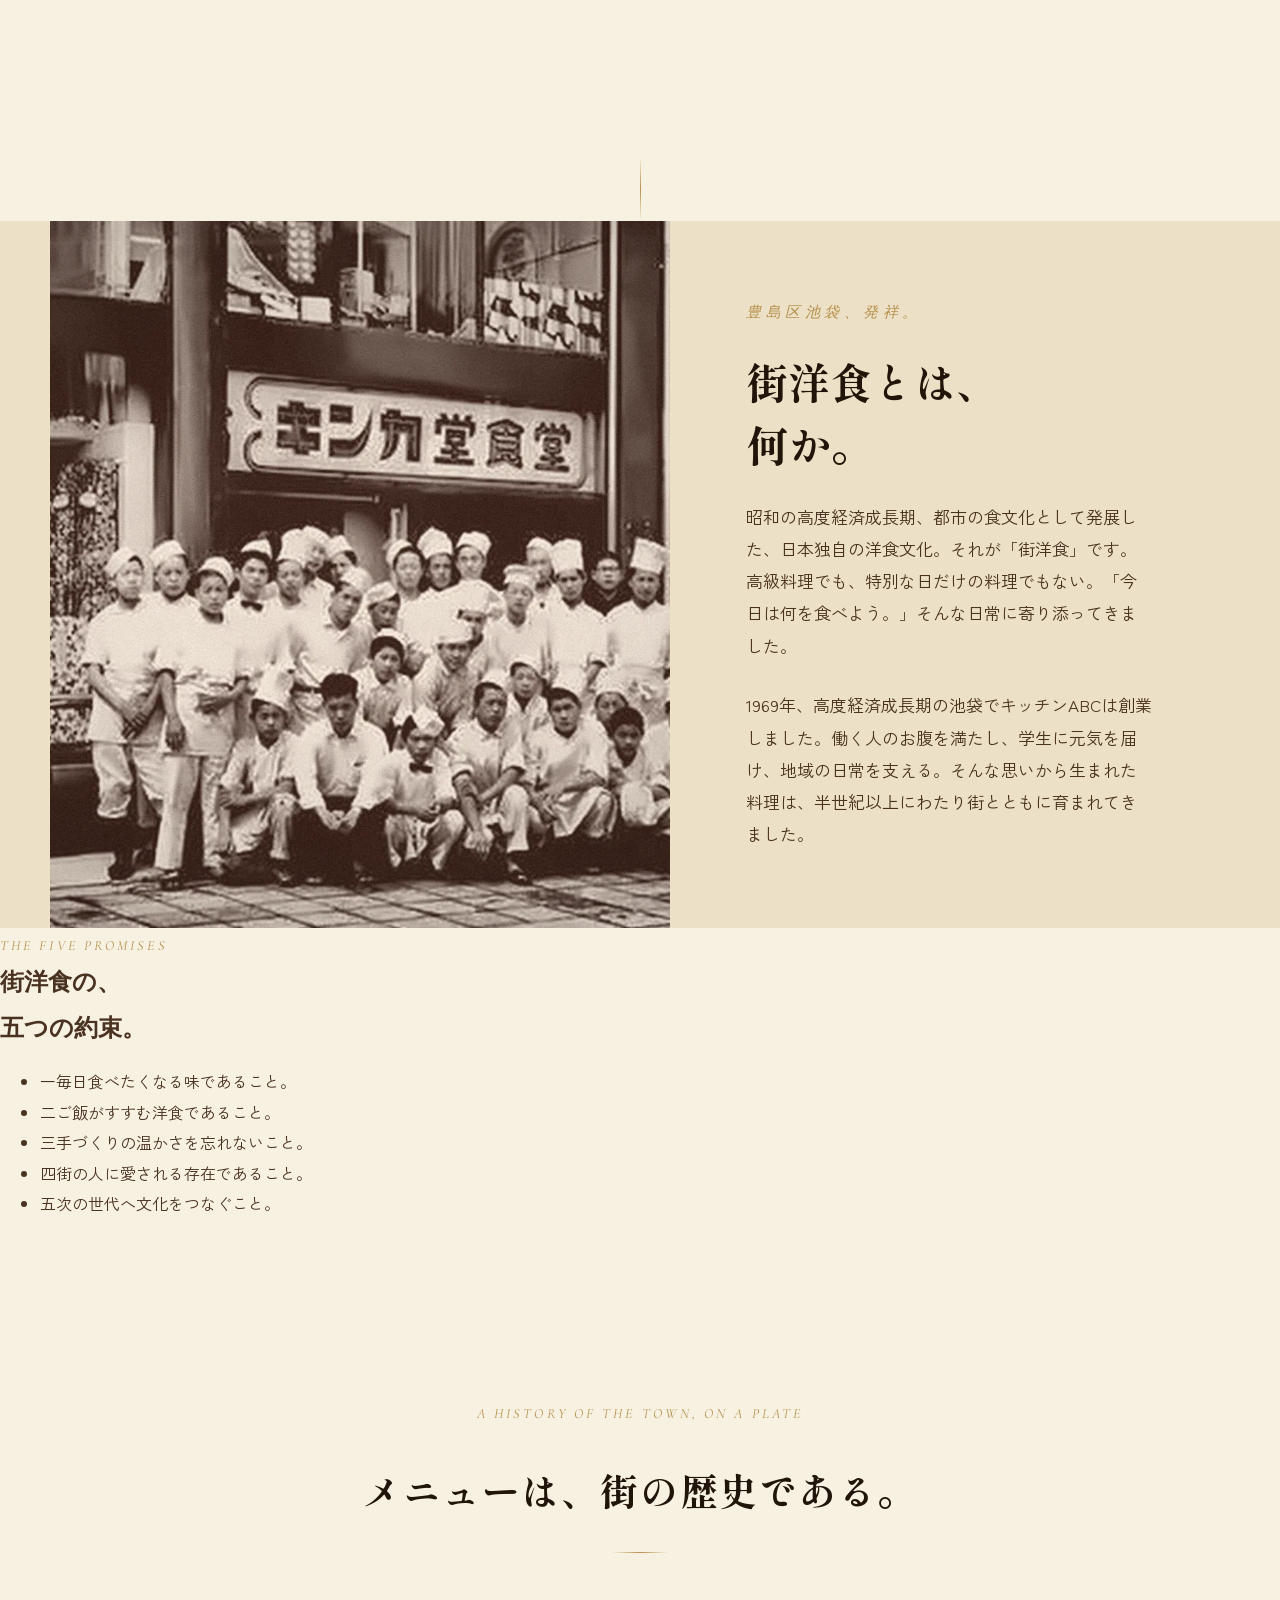
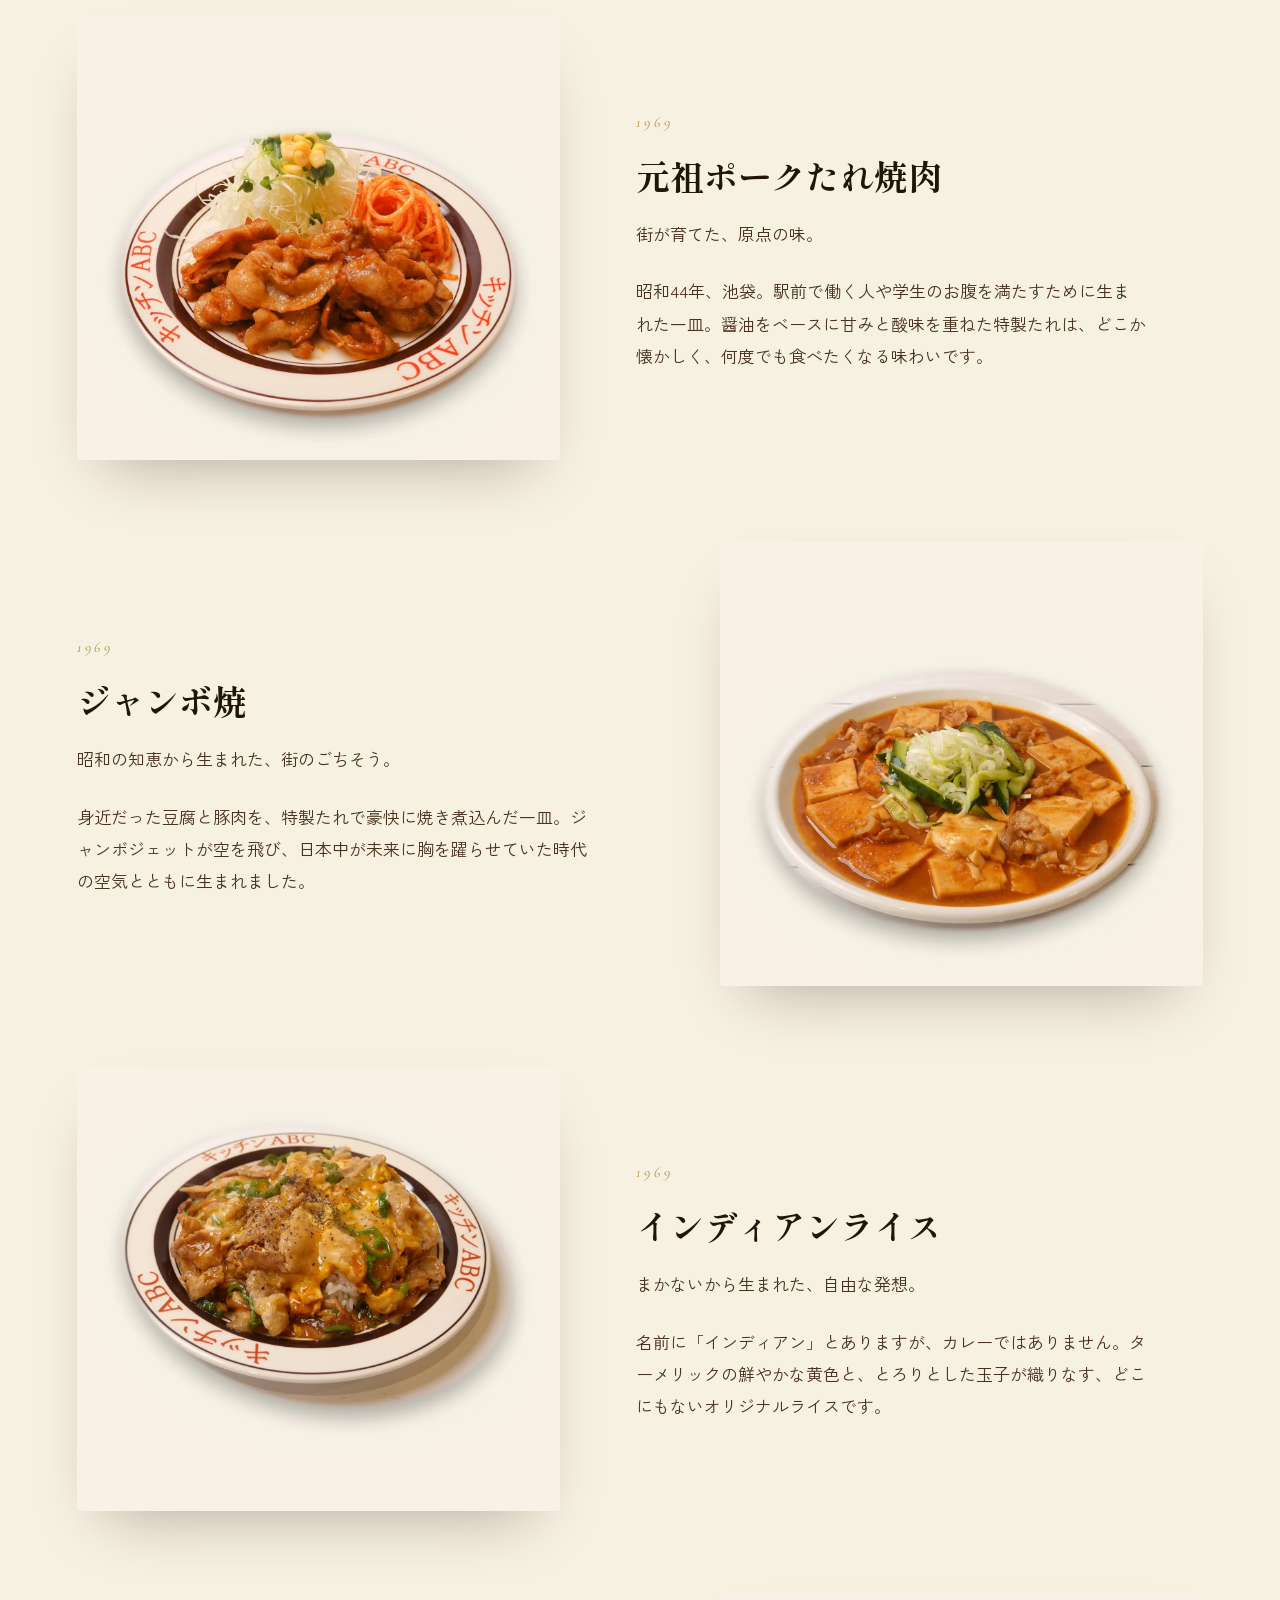
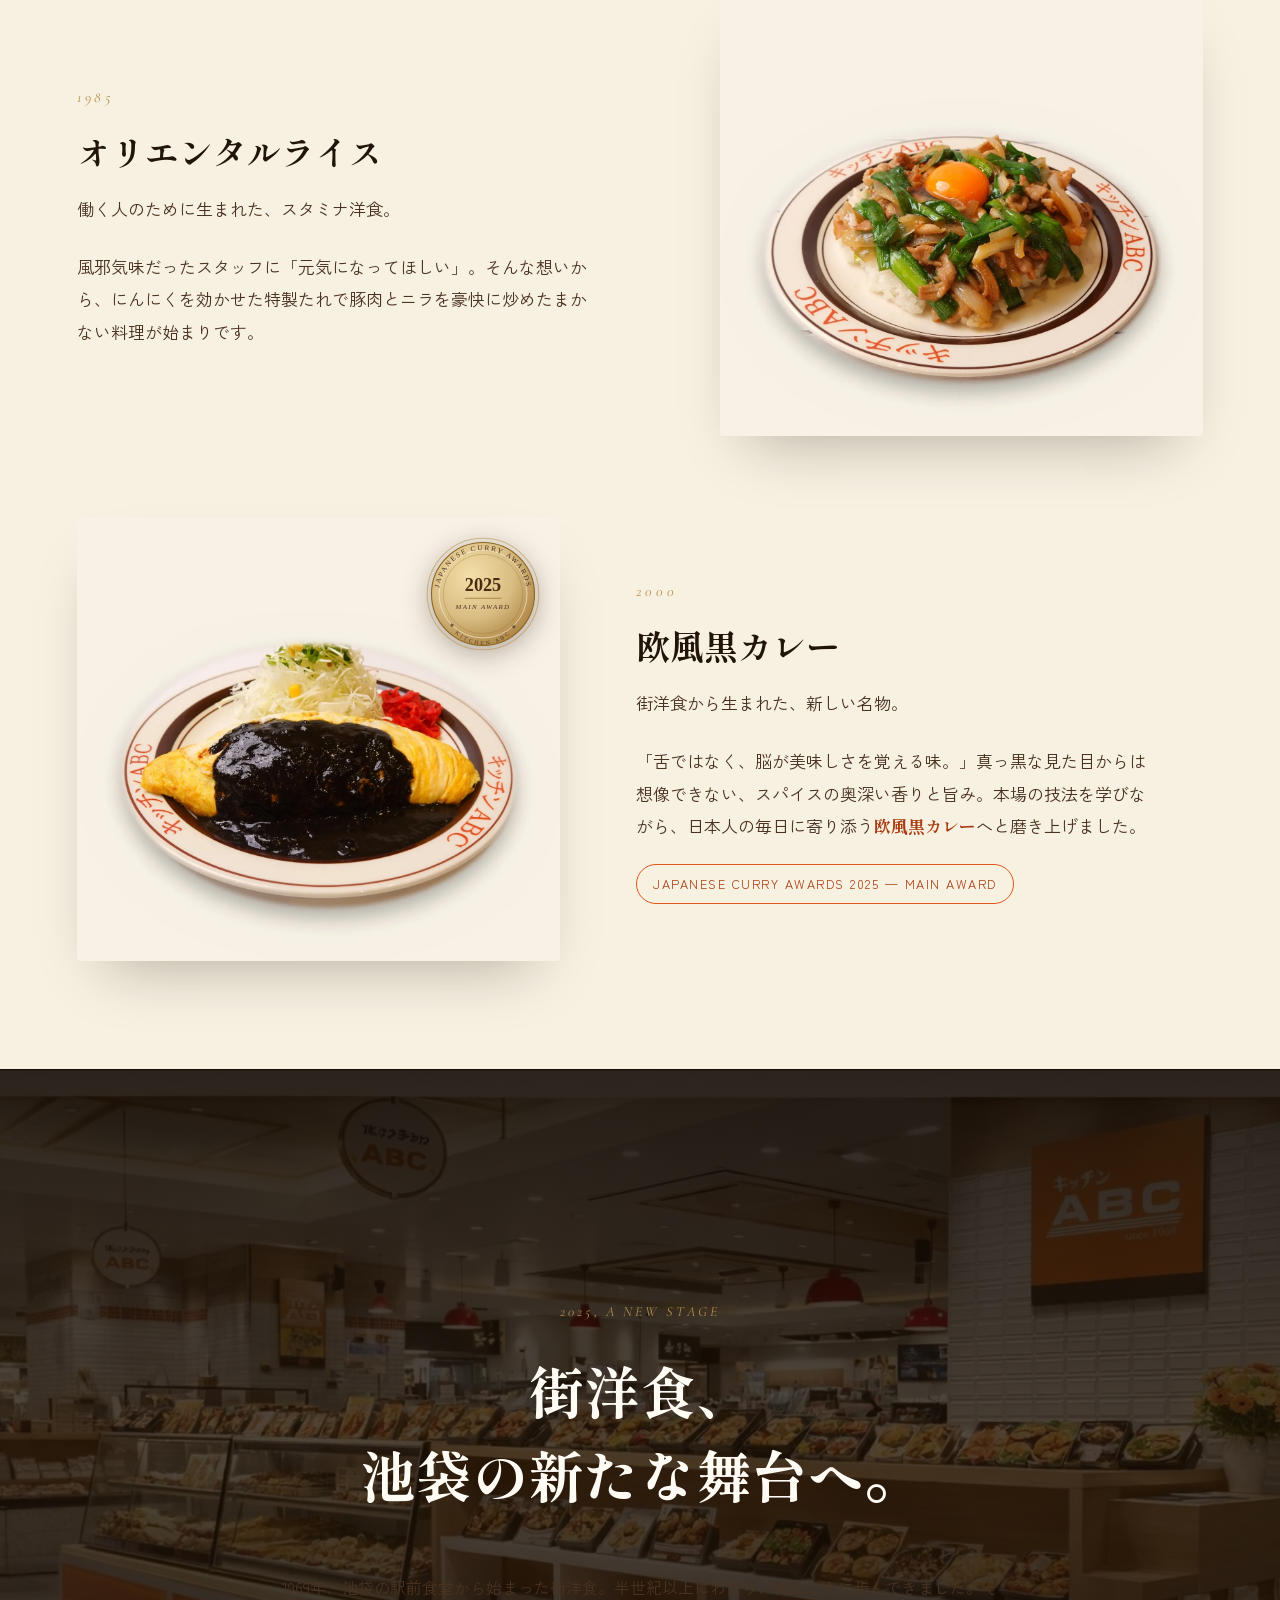
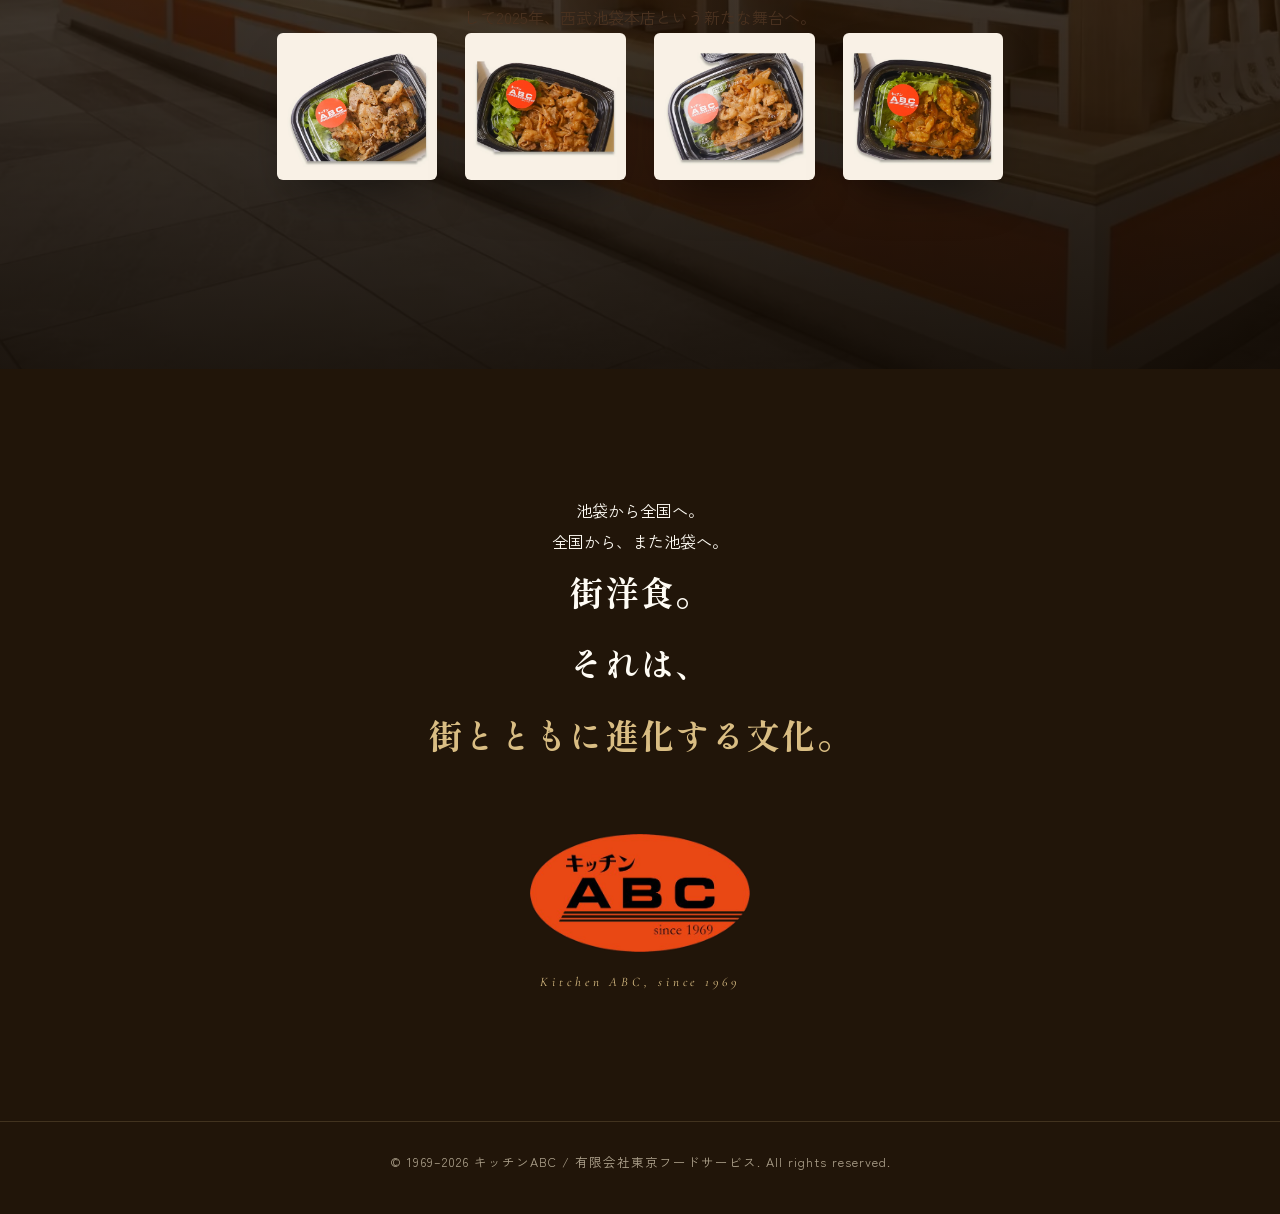
==== commit ac43565d: "Add files via upload" ====
--- a/index.html
+++ b/index.html
@@ -100,7 +100,7 @@
           <span class="reveal">街洋食</span>
           <span class="reveal reveal-delay-1">アーカイブ</span>
         </h1>
-        <p class="hero__sub reveal reveal-delay-2">池袋の街とともに育った洋食文化</p>
+        <p class="hero__sub reveal reveal-delay-2">池袋から生まれた、もうひとつの洋食文化。</p>
       </div>
     </div>
     <div class="hero__scroll" aria-hidden="true">
@@ -114,21 +114,20 @@
     <div class="intro__inner">
       <img class="intro__mark reveal" src="assets/emblem-mark.svg" alt="" width="34" height="34" loading="lazy">
       <p class="reveal">
-        戦後の復興から高度経済成長、<br>
-        そして多様な文化が交差する現代へ。
+        洋食には、ホテルで味わう洋食があります。<br>
+        レストランで楽しむ洋食があります。
       </p>
       <p class="reveal reveal-delay-1">
-        池袋の街は、<br>
-        いつの時代も人々の生活とともにありました。
+        そして、街には、<br>
+        街で育まれた洋食があります。
       </p>
       <p class="reveal reveal-delay-2">
-        そのあいだで育まれてきた<strong>「街洋食」</strong>を、<br>
-        キッチンABCの歩みと、<br>
-        名物メニューの変遷からたどります。
+        毎日働く人がいて、学校帰りの学生がいて、<br>
+        家族が食卓を囲み、仕事帰りにほっと一息つく。<br>
+        そんな街の日常を支えてきた料理。
       </p>
       <p class="reveal reveal-delay-3">
-        それが、<br>
-        キッチンABCの考える<strong>「街洋食」</strong>です。
+        それが、私たちの考える<strong>「街洋食」</strong>です。
       </p>
     </div>
   </section>
@@ -146,15 +145,30 @@
         </picture>
       </div>
       <div class="chapter__text">
-        <span class="chapter__num reveal">CHAPTER 02</span>
-        <h2 class="chapter__title reveal reveal-delay-1" id="chapter02-title">池袋と、<br>百貨店文化。</h2>
+        <span class="chapter__num reveal">豊島区池袋、発祥。</span>
+        <h2 class="chapter__title reveal reveal-delay-1" id="chapter02-title">街洋食とは、<br>何か。</h2>
         <p class="chapter__body reveal reveal-delay-2">
-          キンカ堂食堂は、池袋という街の胃袋を支えてきた食堂でした。百貨店の賑わいとともに、家族連れも、仕事帰りの人々も、同じ食卓を囲んだ時代。
+          昭和の高度経済成長期、都市の食文化として発展した、日本独自の洋食文化。それが「街洋食」です。高級料理でも、特別な日だけの料理でもない。「今日は何を食べよう。」そんな日常に寄り添ってきました。
         </p>
         <p class="chapter__body reveal reveal-delay-3">
-          その記憶は、暖簾を守り続ける職人たちの姿とともに、キッチンABCへと受け継がれています。
+          1969年、高度経済成長期の池袋でキッチンABCは創業しました。働く人のお腹を満たし、学生に元気を届け、地域の日常を支える。そんな思いから生まれた料理は、半世紀以上にわたり街とともに育まれてきました。
         </p>
       </div>
+    </div>
+  </section>
+
+  <!-- ============ FIVE PROMISES ============ -->
+  <section class="promises">
+    <div class="promises__inner">
+      <span class="eyebrow reveal">THE FIVE PROMISES</span>
+      <h2 class="promises__title reveal reveal-delay-1">街洋食の、<br>五つの約束。</h2>
+      <ul class="promises__list">
+        <li class="promises__item reveal reveal-delay-1"><span class="promises__num">一</span>毎日食べたくなる味であること。</li>
+        <li class="promises__item reveal reveal-delay-2"><span class="promises__num">二</span>ご飯がすすむ洋食であること。</li>
+        <li class="promises__item reveal reveal-delay-3"><span class="promises__num">三</span>手づくりの温かさを忘れないこと。</li>
+        <li class="promises__item reveal reveal-delay-4"><span class="promises__num">四</span>街の人に愛される存在であること。</li>
+        <li class="promises__item reveal reveal-delay-4"><span class="promises__num">五</span>次の世代へ文化をつなぐこと。</li>
+      </ul>
     </div>
   </section>
 
@@ -180,7 +194,10 @@
         <div class="menu-card__text reveal reveal-delay-1">
           <span class="menu-card__year">1969</span>
           <h3 class="menu-card__name">元祖ポークたれ焼肉</h3>
-          <p class="menu-card__copy">駅前食堂から受け継がれた、街洋食の原点。</p>
+          <p class="menu-card__copy">街が育てた、原点の味。</p>
+          <p class="menu-card__copy">
+            昭和44年、池袋。駅前で働く人や学生のお腹を満たすために生まれた一皿。醤油をベースに甘みと酸味を重ねた特製たれは、どこか懐かしく、何度でも食べたくなる味わいです。
+          </p>
         </div>
       </article>
 
@@ -195,7 +212,10 @@
         <div class="menu-card__text reveal reveal-delay-1">
           <span class="menu-card__year">1969</span>
           <h3 class="menu-card__name">ジャンボ焼</h3>
-          <p class="menu-card__copy">「大きいことはいいことだ。」<br>高度経済成長を象徴する街洋食。</p>
+          <p class="menu-card__copy">昭和の知恵から生まれた、街のごちそう。</p>
+          <p class="menu-card__copy">
+            身近だった豆腐と豚肉を、特製たれで豪快に焼き煮込んだ一皿。ジャンボジェットが空を飛び、日本中が未来に胸を躍らせていた時代の空気とともに生まれました。
+          </p>
         </div>
       </article>
 
@@ -210,7 +230,10 @@
         <div class="menu-card__text reveal reveal-delay-1">
           <span class="menu-card__year">1969</span>
           <h3 class="menu-card__name">インディアンライス</h3>
-          <p class="menu-card__copy">異国への憧れが、一皿になった。</p>
+          <p class="menu-card__copy">まかないから生まれた、自由な発想。</p>
+          <p class="menu-card__copy">
+            名前に「インディアン」とありますが、カレーではありません。ターメリックの鮮やかな黄色と、とろりとした玉子が織りなす、どこにもないオリジナルライスです。
+          </p>
         </div>
       </article>
 
@@ -225,7 +248,10 @@
         <div class="menu-card__text reveal reveal-delay-1">
           <span class="menu-card__year">1985</span>
           <h3 class="menu-card__name">オリエンタルライス</h3>
-          <p class="menu-card__copy">活気あふれる街が生んだスタミナライス。</p>
+          <p class="menu-card__copy">働く人のために生まれた、スタミナ洋食。</p>
+          <p class="menu-card__copy">
+            風邪気味だったスタッフに「元気になってほしい」。そんな想いから、にんにくを効かせた特製たれで豚肉とニラを豪快に炒めたまかない料理が始まりです。
+          </p>
         </div>
       </article>
 
@@ -241,12 +267,9 @@
         <div class="menu-card__text reveal reveal-delay-1">
           <span class="menu-card__year">2000</span>
           <h3 class="menu-card__name">欧風黒カレー</h3>
-          <p class="menu-card__copy">
-            香味野菜をじっくり炒め、数十種類の素材を重ねた、日本独自の<em>欧風黒カレー</em>。
-          </p>
-          <p class="menu-card__copy">
-            来日したインド人のお客様からは、こう言われたことがあります。<br>
-            「これはインドのカレーではない。欧風黒カレーだ。」
+          <p class="menu-card__copy">街洋食から生まれた、新しい名物。</p>
+          <p class="menu-card__copy">
+            「舌ではなく、脳が美味しさを覚える味。」真っ黒な見た目からは想像できない、スパイスの奥深い香りと旨み。本場の技法を学びながら、日本人の毎日に寄り添う<em>欧風黒カレー</em>へと磨き上げました。
           </p>
           <span class="menu-card__tag">JAPANESE CURRY AWARDS 2025 — MAIN AWARD</span>
         </div>
@@ -266,8 +289,11 @@
     </div>
     <div class="finale-chapter__veil"></div>
     <div class="finale-chapter__content">
-      <span class="eyebrow reveal">CHAPTER 04</span>
-      <h2 class="finale-chapter__title reveal reveal-delay-1">街洋食は、<br>百貨店へ。</h2>
+      <span class="eyebrow reveal">2025, A NEW STAGE</span>
+      <h2 class="finale-chapter__title reveal reveal-delay-1">街洋食、<br>池袋の新たな舞台へ。</h2>
+      <p class="finale-chapter__body reveal reveal-delay-2">
+        1969年、池袋の駅前食堂から始まった街洋食。半世紀以上にわたり、街とともに歩んできました。そして2025年、西武池袋本店という新たな舞台へ。
+      </p>
       <div class="finale-products" aria-label="デパ地下の惣菜商品">
         <div class="finale-products__item reveal reveal-delay-1">
           <picture>
@@ -303,13 +329,16 @@
 
   <!-- ============ FINAL MESSAGE ============ -->
   <section class="finale-message">
-    <p class="finale-message__text reveal">
+    <p class="finale-message__lead reveal">
+      池袋から全国へ。<br>全国から、また池袋へ。
+    </p>
+    <p class="finale-message__text reveal reveal-delay-1">
       街洋食。<br>
       それは、<br>
       <span class="accent">街とともに進化する文化。</span>
     </p>
-    <img class="finale-message__logo reveal reveal-delay-1" src="assets/logo-mark.png" alt="キッチンABC ロゴ" width="220" height="118" loading="lazy">
-    <p class="finale-message__since reveal reveal-delay-2">Kitchen ABC, since 1969</p>
+    <img class="finale-message__logo reveal reveal-delay-2" src="assets/logo-mark.png" alt="キッチンABC ロゴ" width="220" height="118" loading="lazy">
+    <p class="finale-message__since reveal reveal-delay-3">Kitchen ABC, since 1969</p>
   </section>
 
 </main>
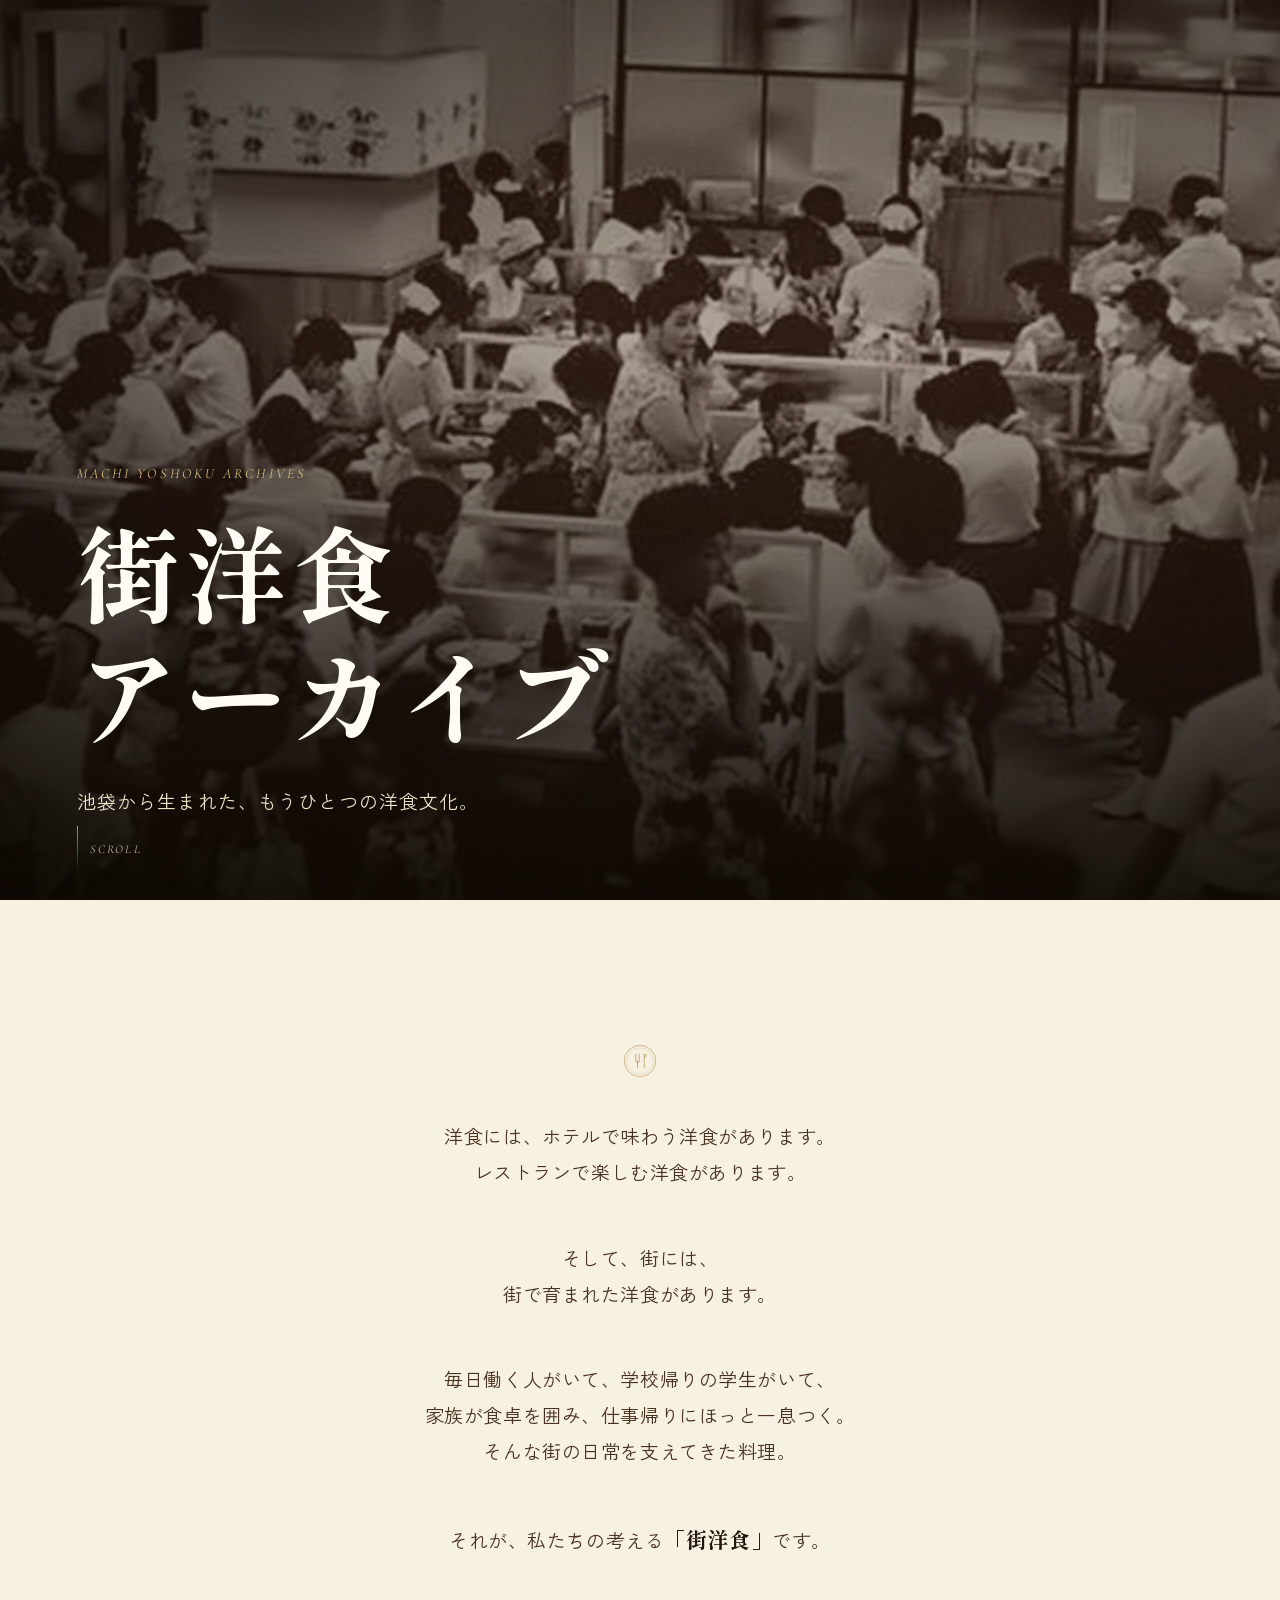
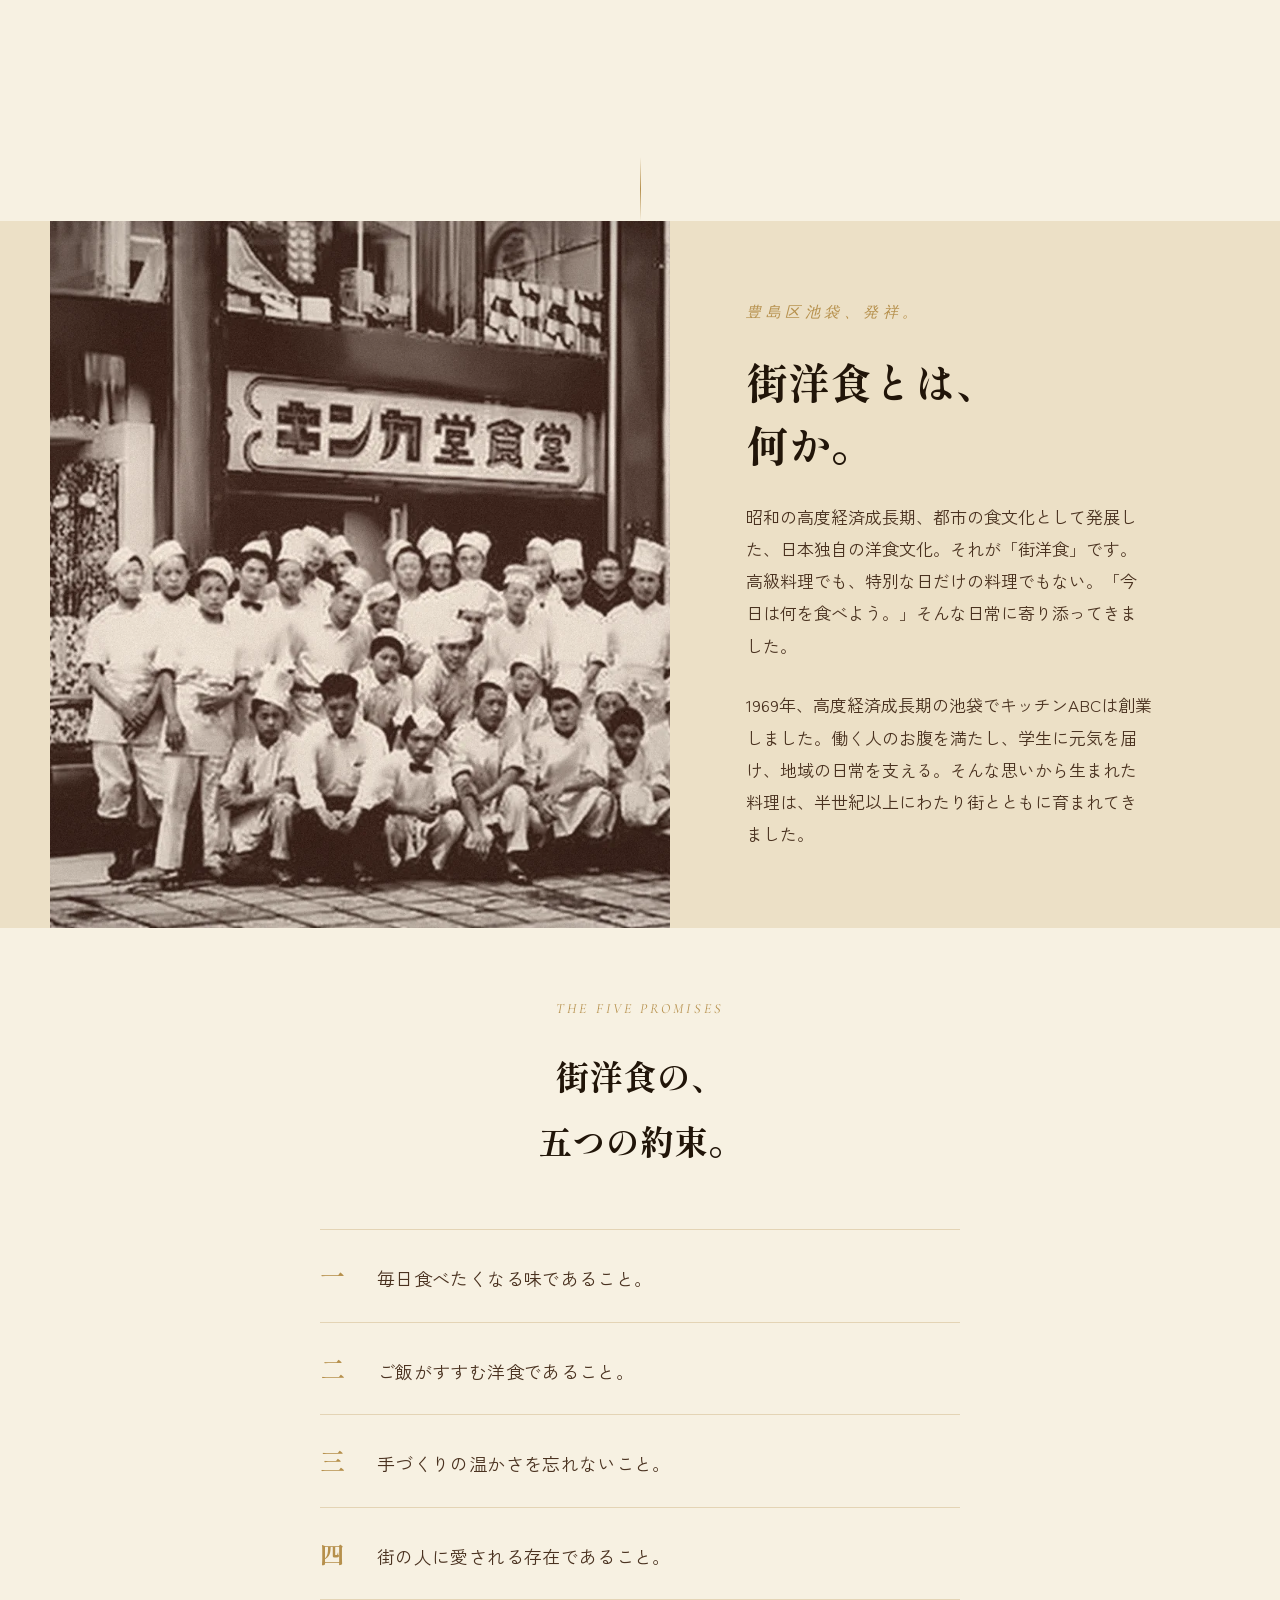
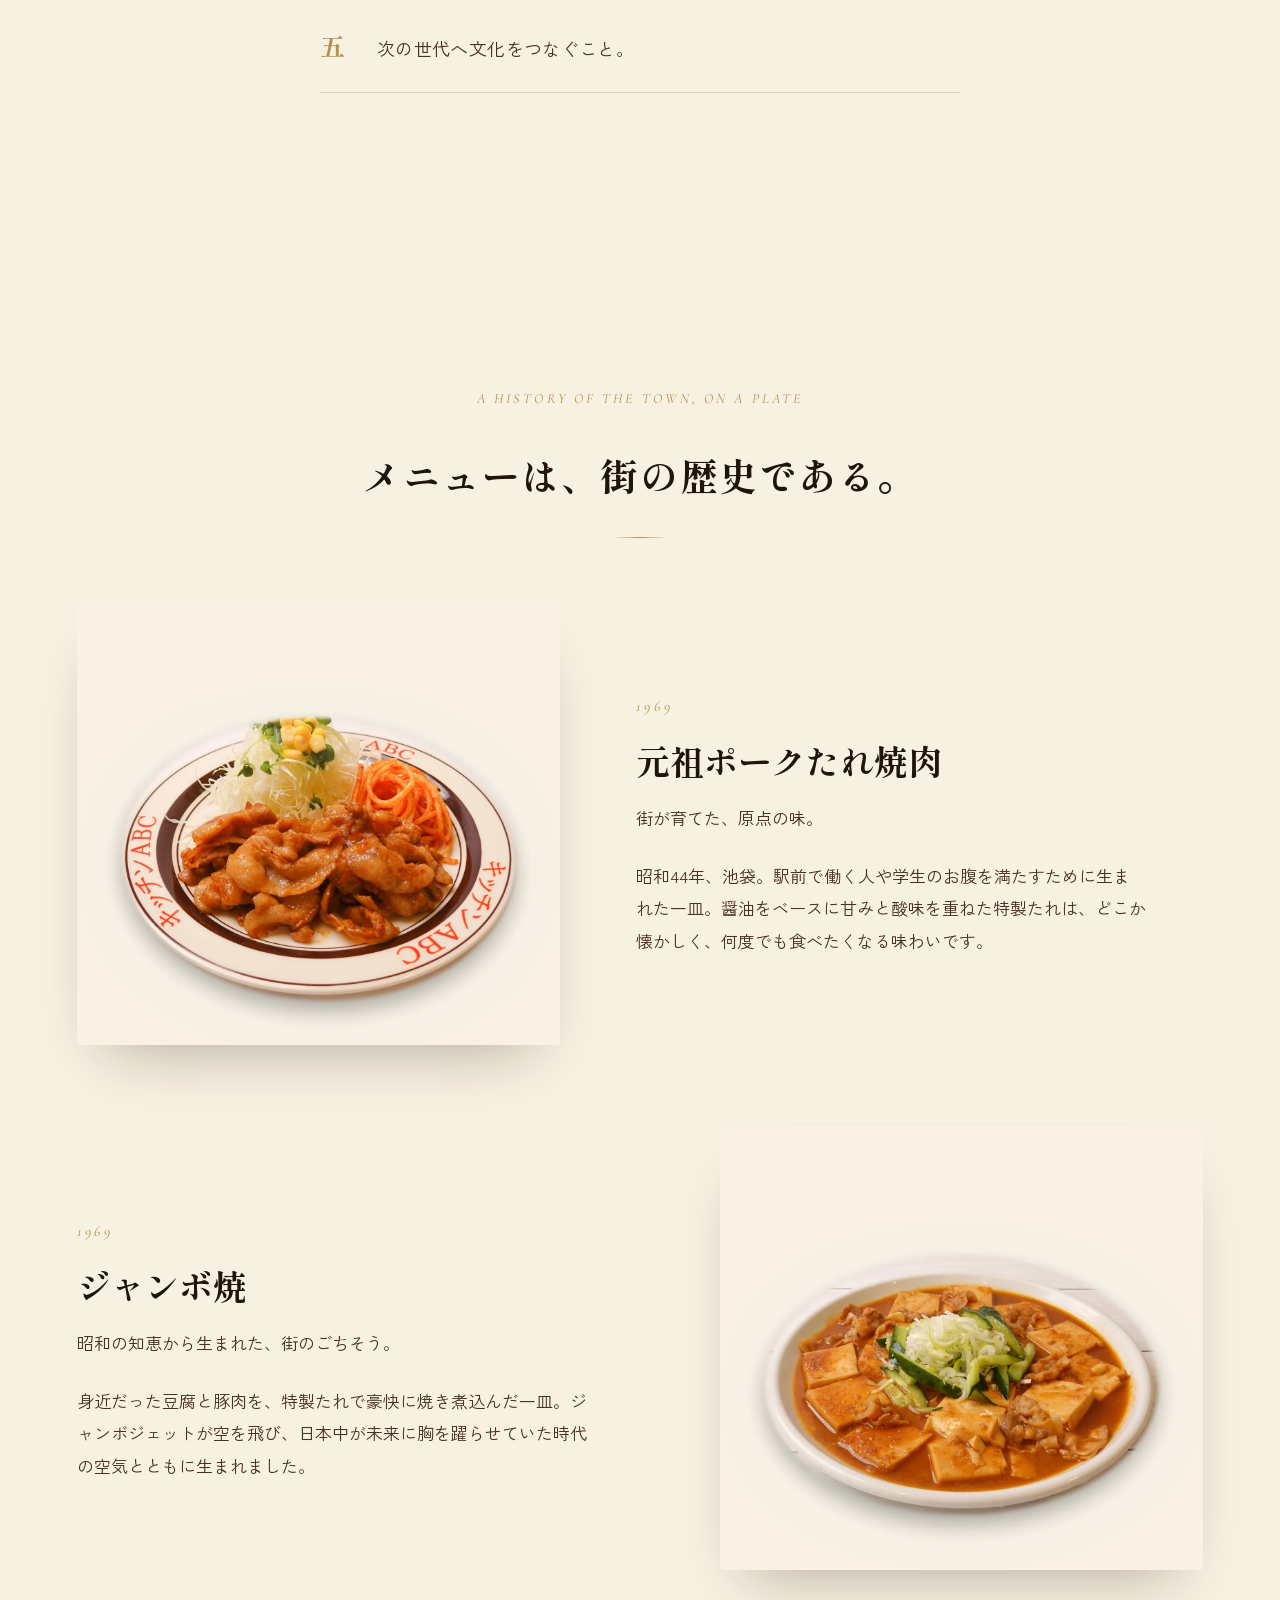
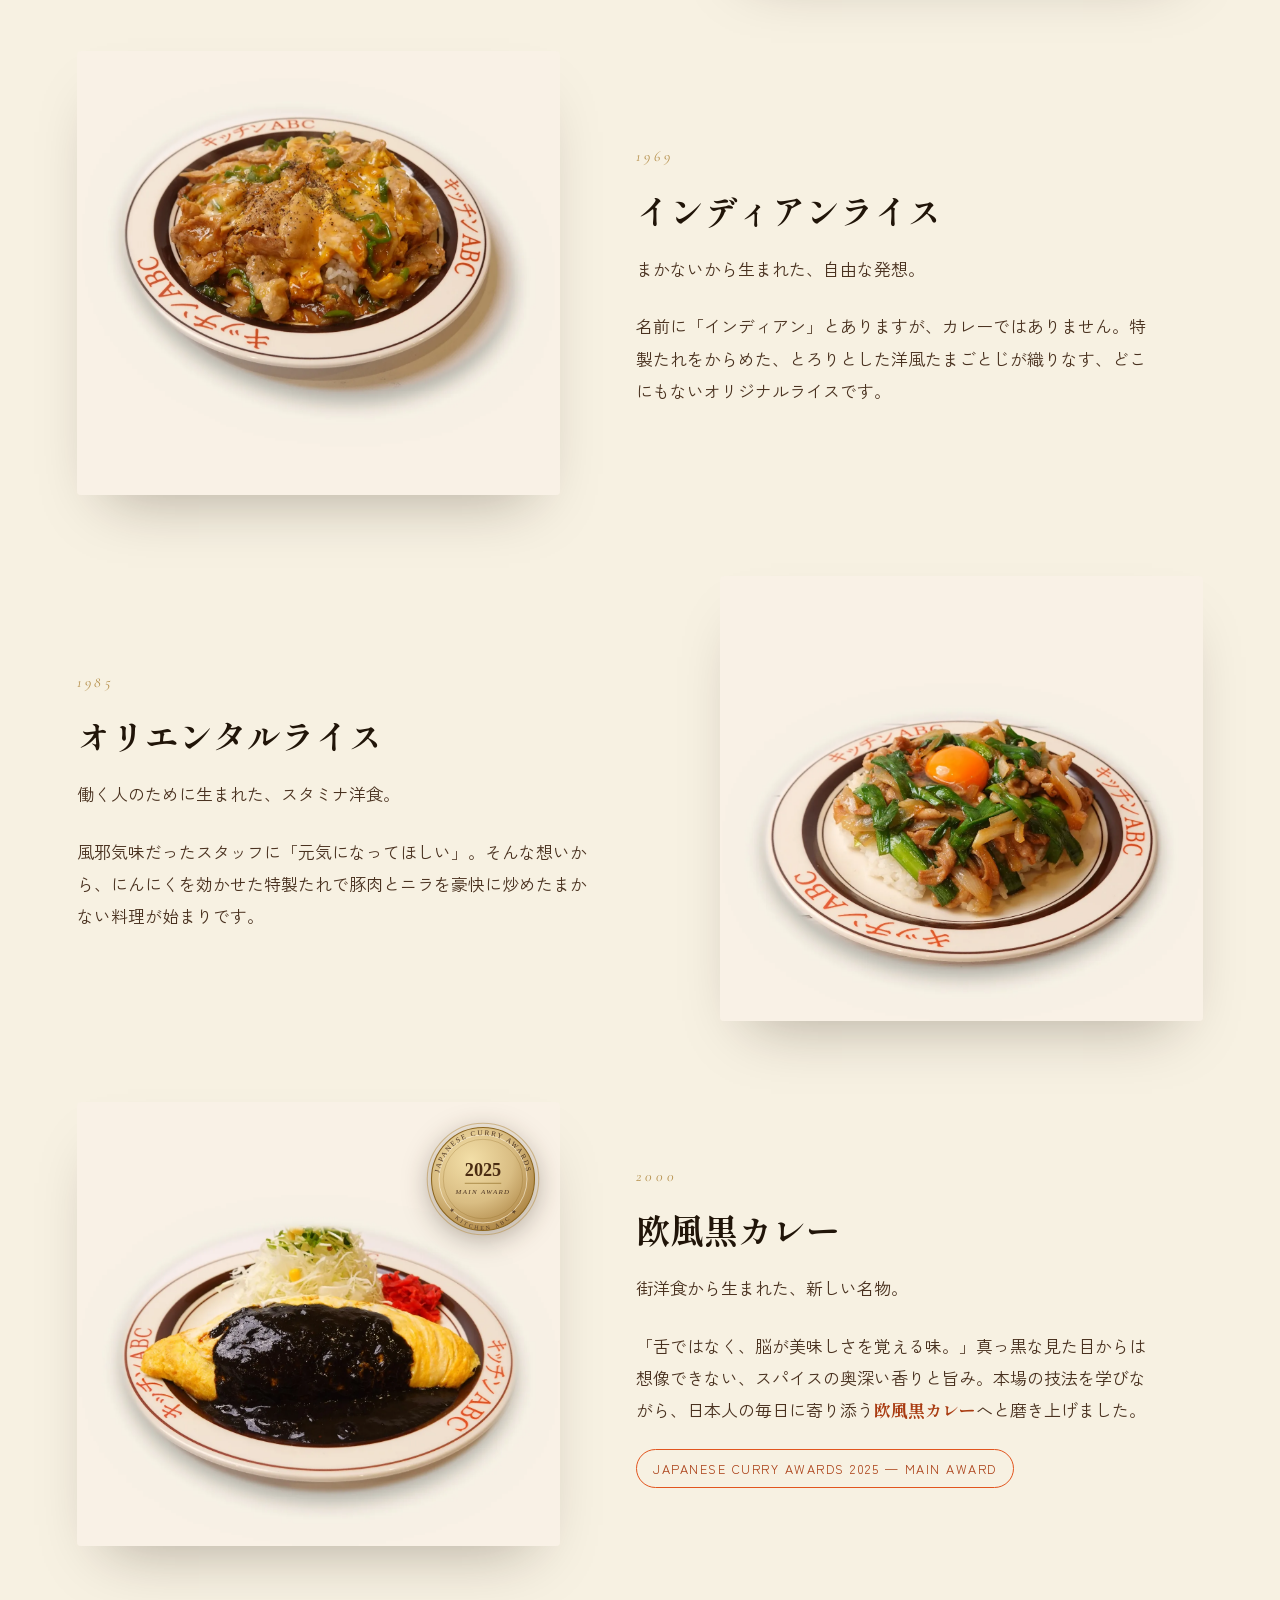
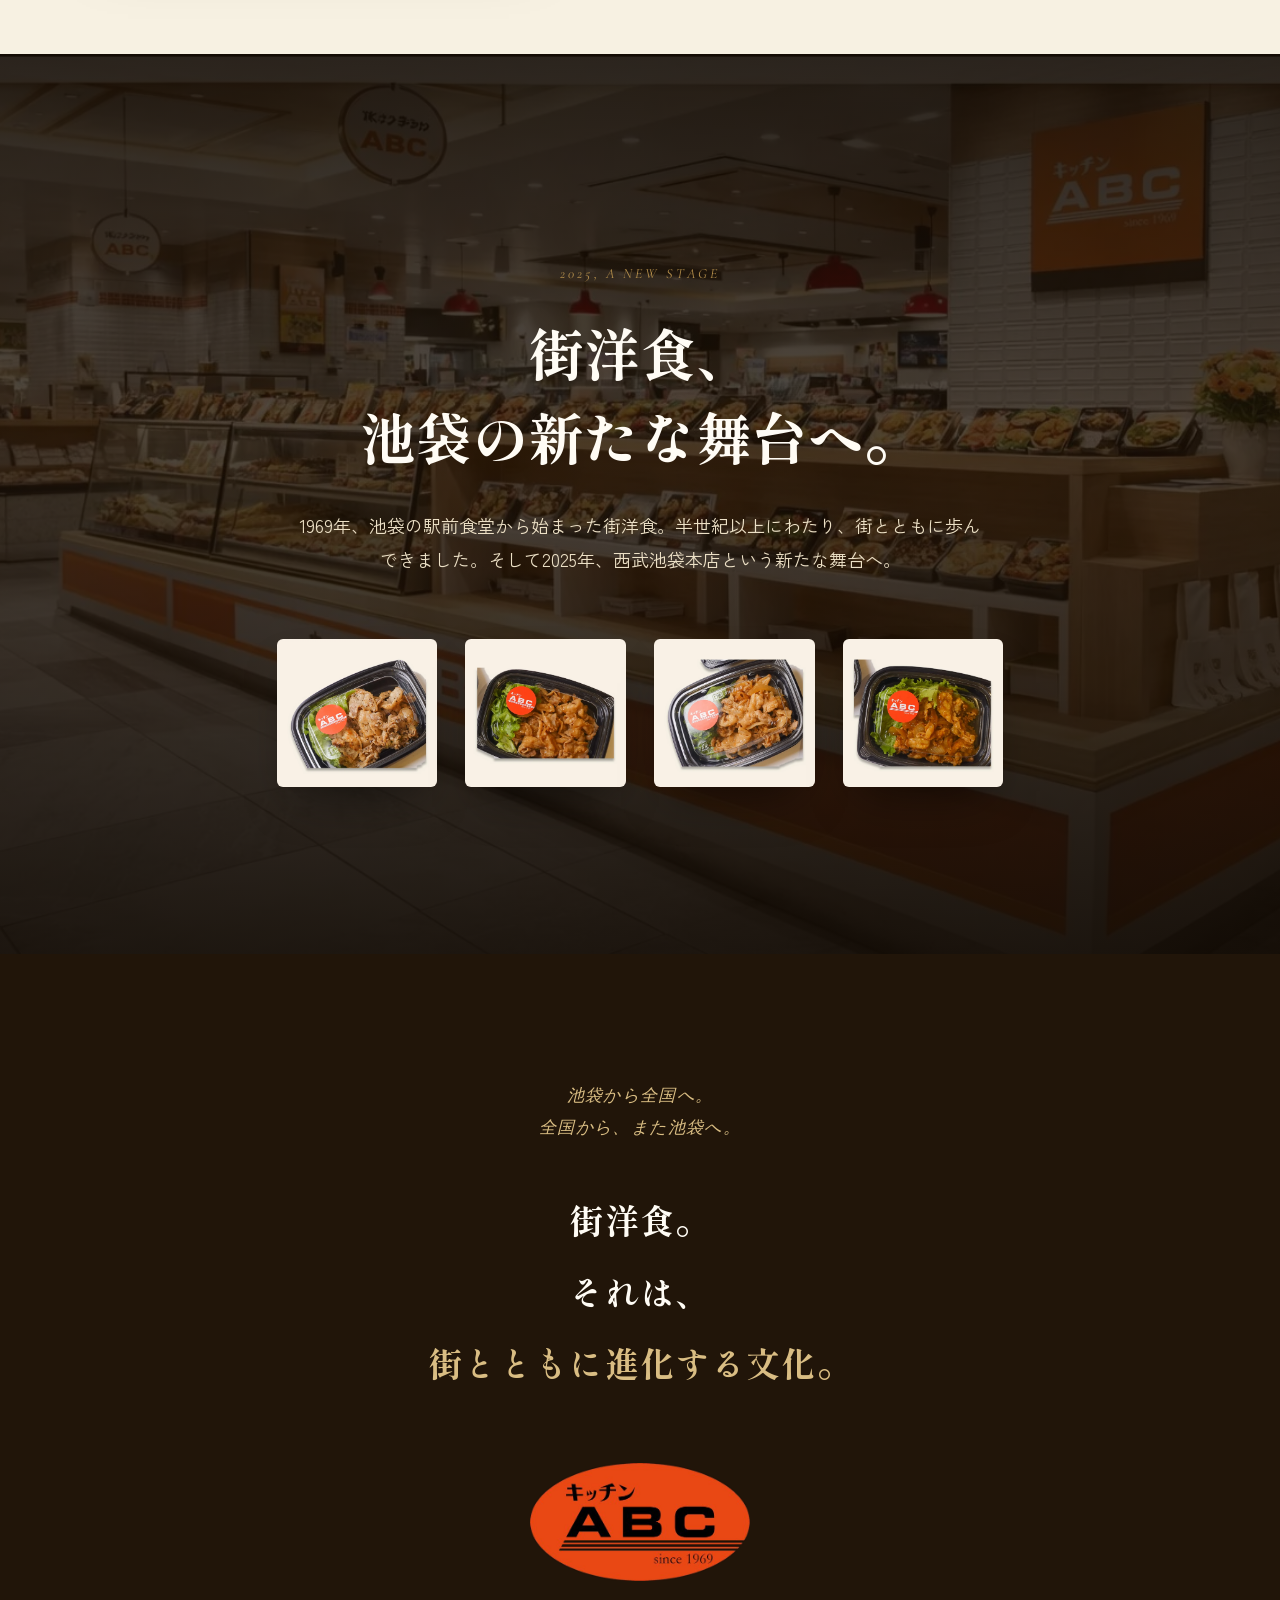
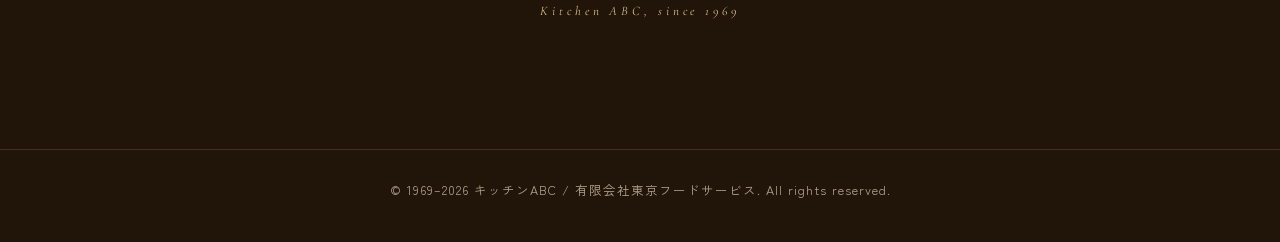
==== commit e7ca427c: "Add files via upload" ====
--- a/index.html
+++ b/index.html
@@ -232,7 +232,7 @@
           <h3 class="menu-card__name">インディアンライス</h3>
           <p class="menu-card__copy">まかないから生まれた、自由な発想。</p>
           <p class="menu-card__copy">
-            名前に「インディアン」とありますが、カレーではありません。ターメリックの鮮やかな黄色と、とろりとした玉子が織りなす、どこにもないオリジナルライスです。
+            名前に「インディアン」とありますが、カレーではありません。特製たれをからめた、とろりとした洋風たまごとじが織りなす、どこにもないオリジナルライスです。
           </p>
         </div>
       </article>
--- a/css/style.css
+++ b/css/style.css
@@ -419,7 +419,13 @@
   color: var(--paper);
   font-size: clamp(32px, 4.6vw, 56px);
   line-height: 1.5;
-  margin: 22px 0 56px;
+  margin: 22px 0 30px;
+}
+.finale-chapter__body{
+  color: var(--beige);
+  font-size: clamp(15px, 1.6vw, 18px);
+  max-width: 38em;
+  margin: 0 auto clamp(44px, 7vh, 70px);
 }
 .finale-products{
   display:grid;
@@ -450,6 +456,15 @@
   color: var(--paper);
   text-align:center;
   padding: clamp(90px, 14vh, 160px) var(--gutter);
+}
+.finale-message__lead{
+  font-family: var(--font-accent);
+  font-style: italic;
+  color: var(--gold-light);
+  font-size: clamp(14px, 1.6vw, 17px);
+  letter-spacing: .08em;
+  line-height: 1.9;
+  margin-bottom: 40px;
 }
 .finale-message__text{
   font-family: var(--font-display);
@@ -488,6 +503,47 @@
 .site-footer p{ opacity:.7; }
 
 /* ==========================================================================
+   FIVE PROMISES
+   ========================================================================== */
+.promises{
+  background: var(--ivory);
+  padding: clamp(40px, 7vh, 80px) var(--gutter) clamp(100px, 14vh, 160px);
+  text-align:center;
+}
+.promises__title{
+  font-family: var(--font-display);
+  font-weight: 700;
+  font-size: clamp(24px, 2.8vw, 34px);
+  color: var(--brown-900);
+  margin: 22px 0 56px;
+}
+.promises__list{
+  list-style:none;
+  margin: 0 auto; padding:0;
+  max-width: 640px;
+  text-align:left;
+}
+.promises__item{
+  display:flex;
+  align-items:baseline;
+  gap: 22px;
+  padding: 22px 0;
+  border-top: 1px solid rgba(182,144,76,.3);
+  font-size: clamp(15.5px, 1.7vw, 18px);
+  color: var(--brown-700);
+  letter-spacing: .02em;
+}
+.promises__list li:last-child{ border-bottom: 1px solid rgba(182,144,76,.3); }
+.promises__num{
+  font-family: var(--font-display);
+  font-weight: 700;
+  color: var(--gold);
+  font-size: clamp(20px, 2.2vw, 25px);
+  flex-shrink:0;
+  width: 1.4em;
+}
+
+/* ==========================================================================
    Section gold divider
    ========================================================================== */
 .divider{
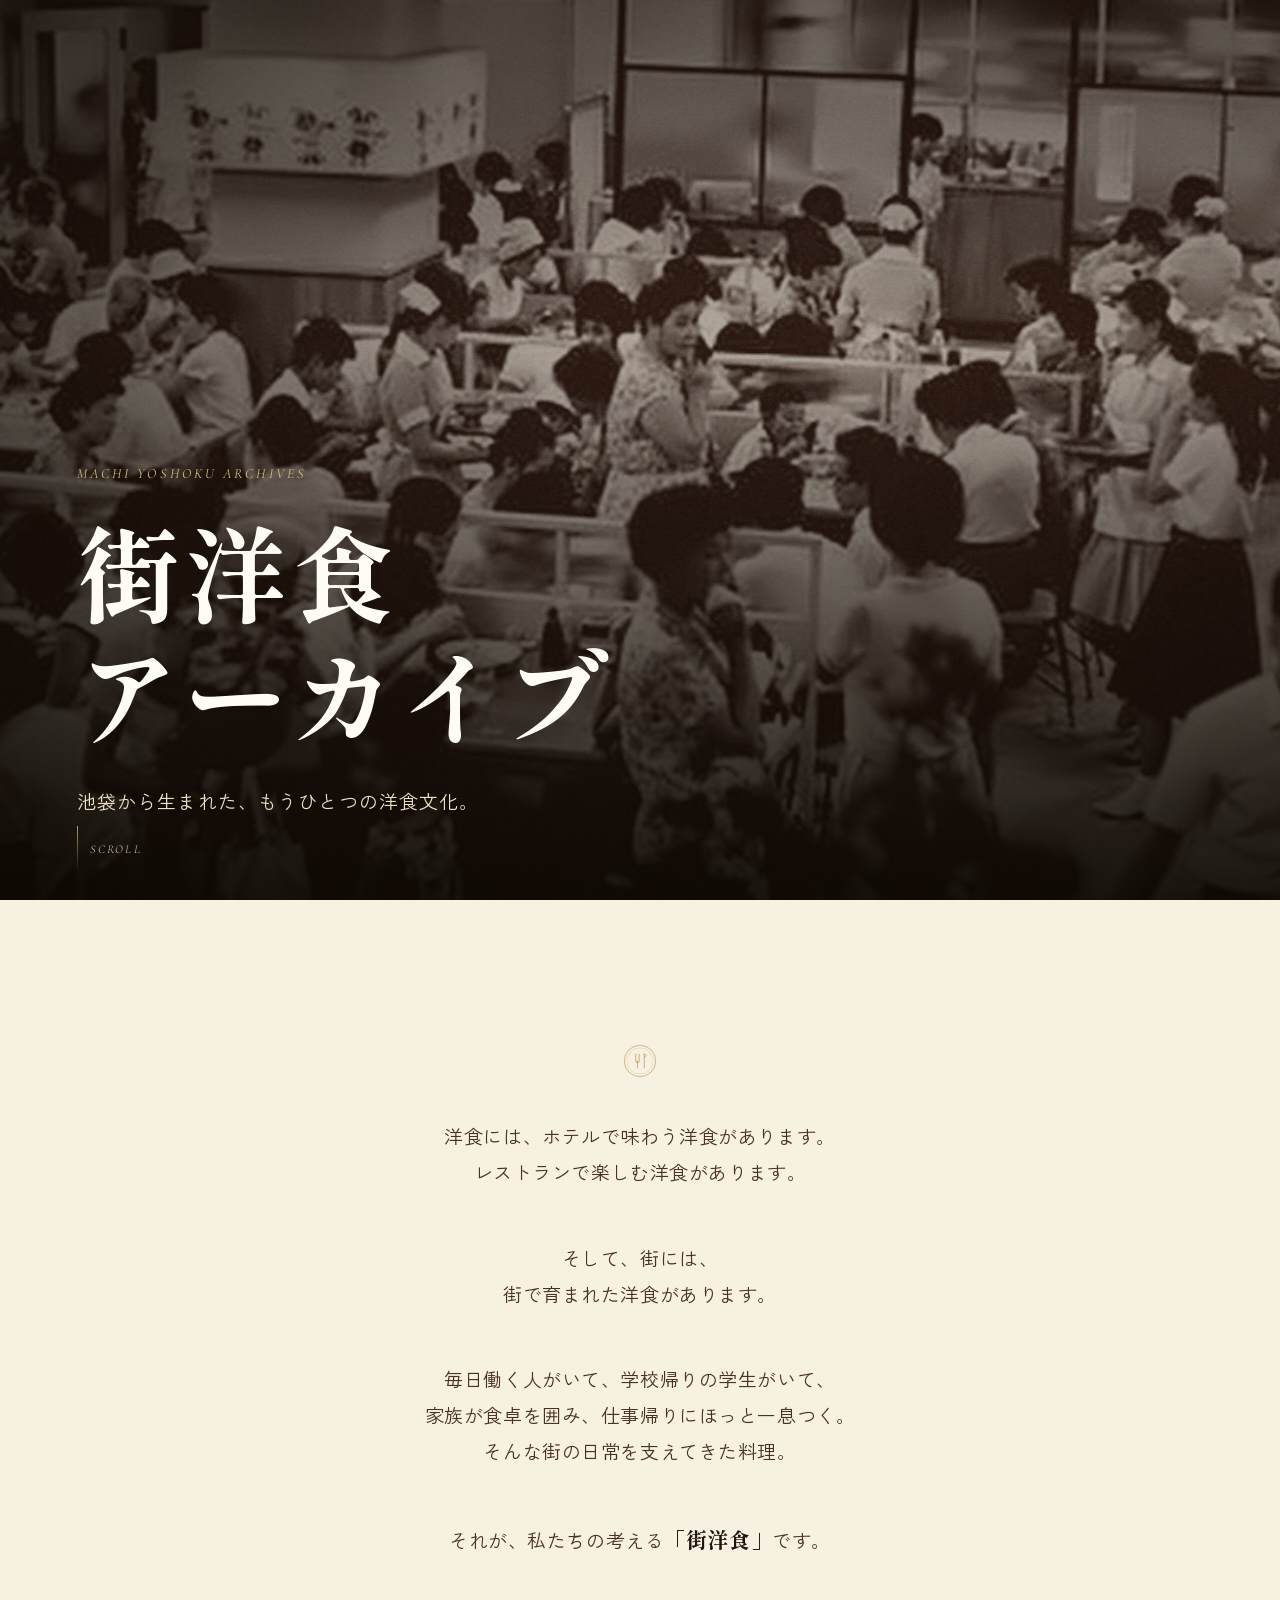
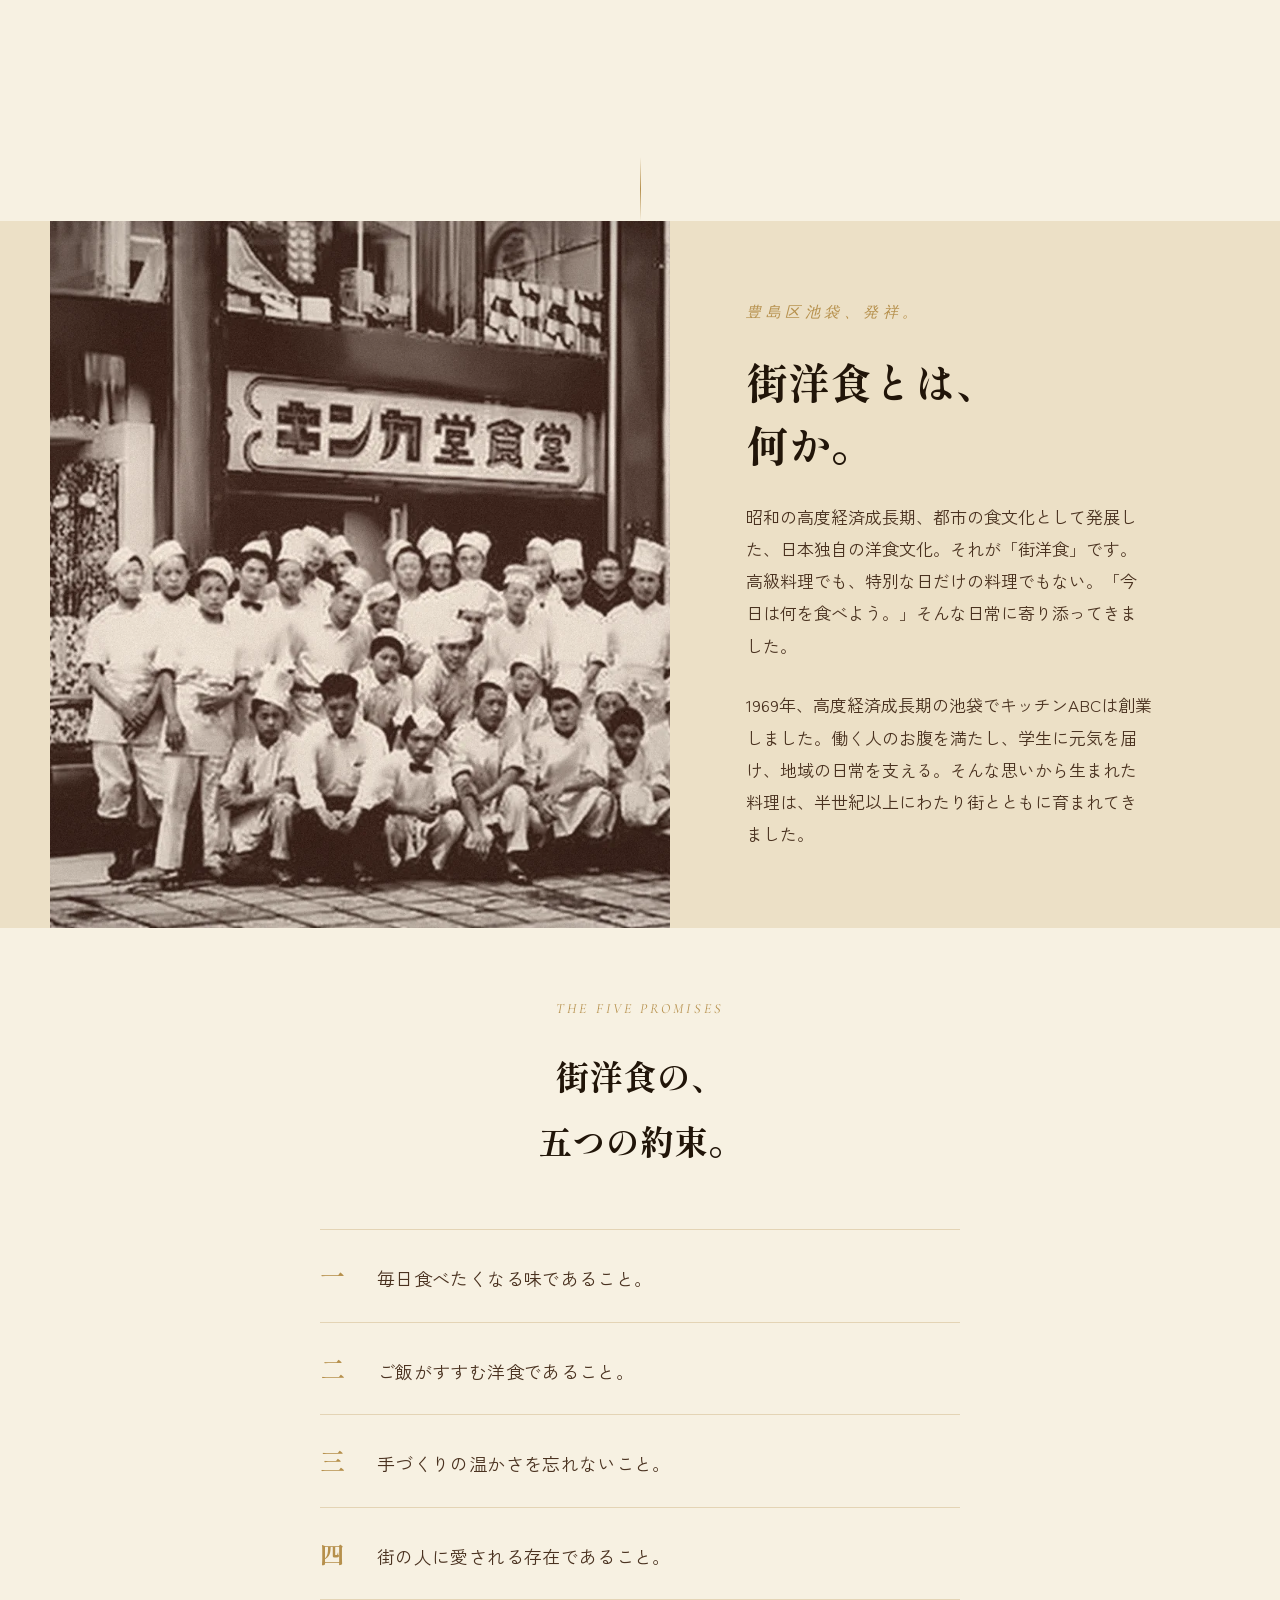
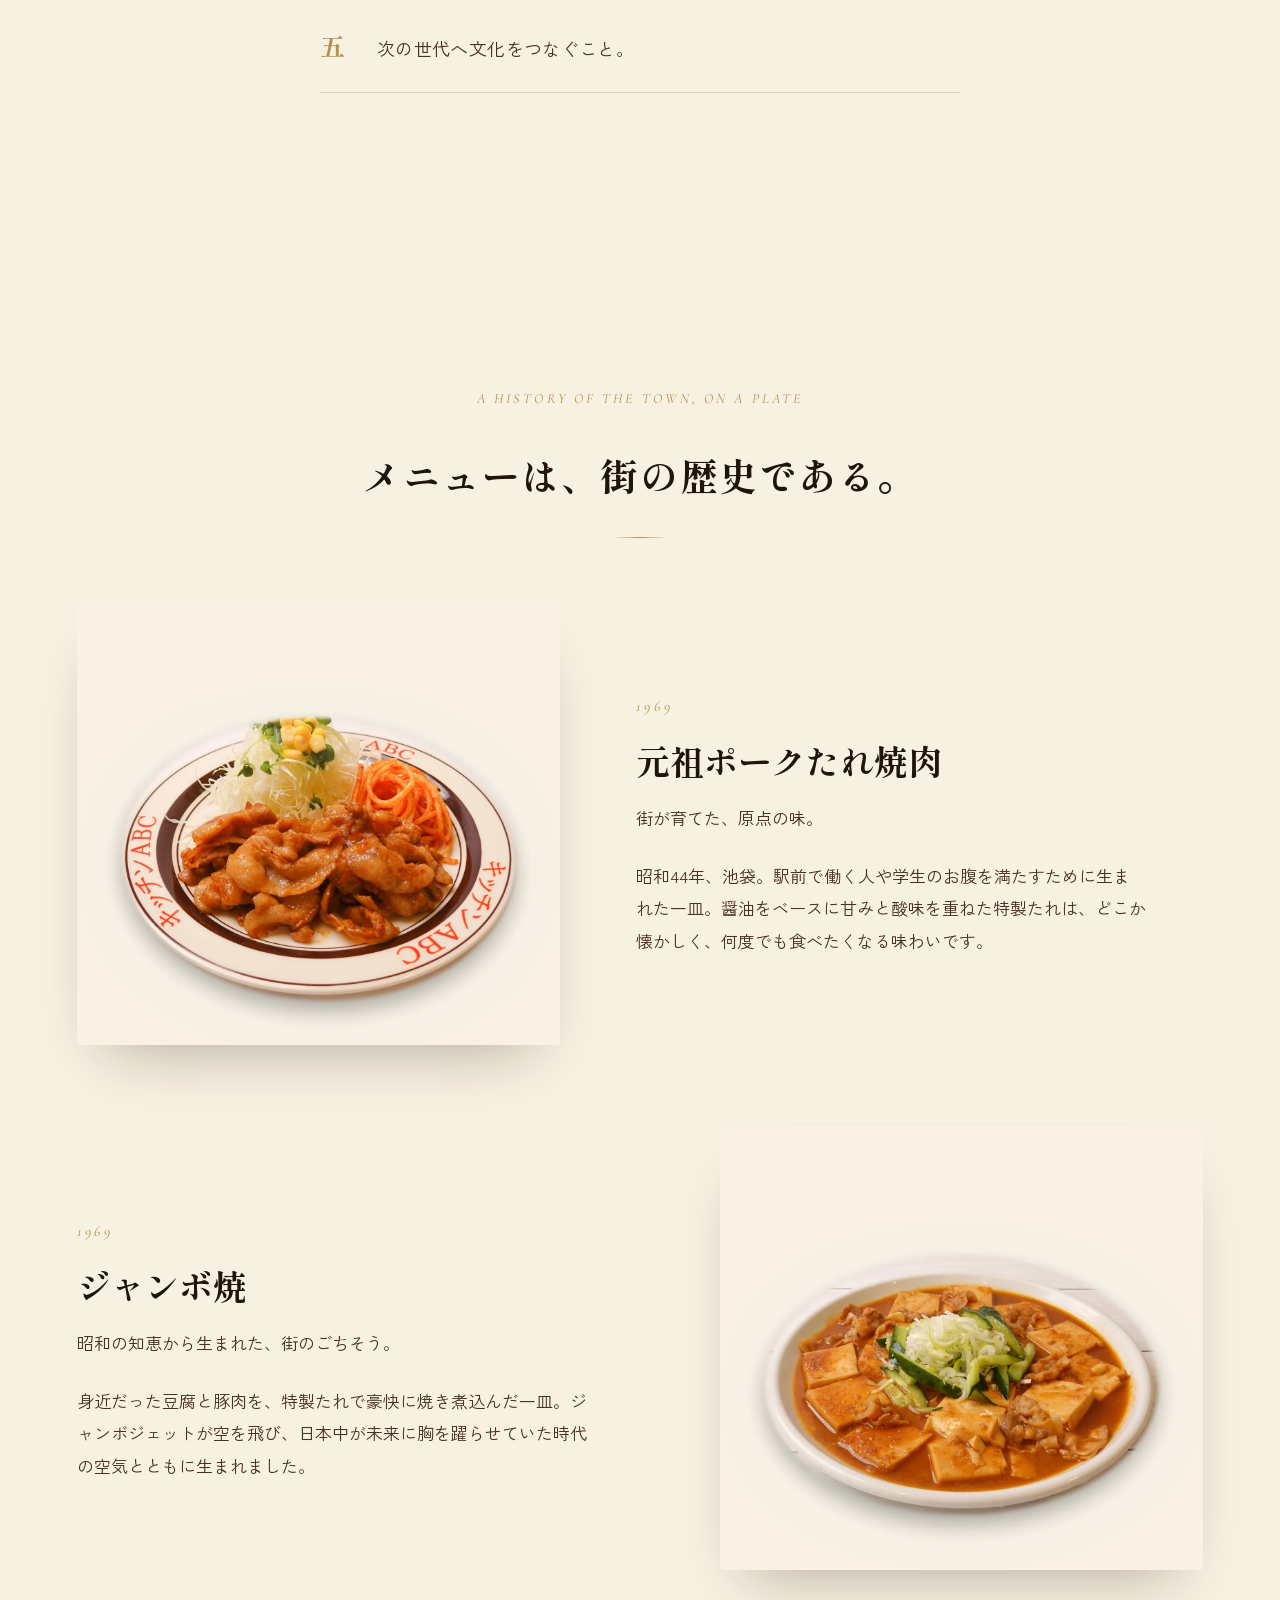
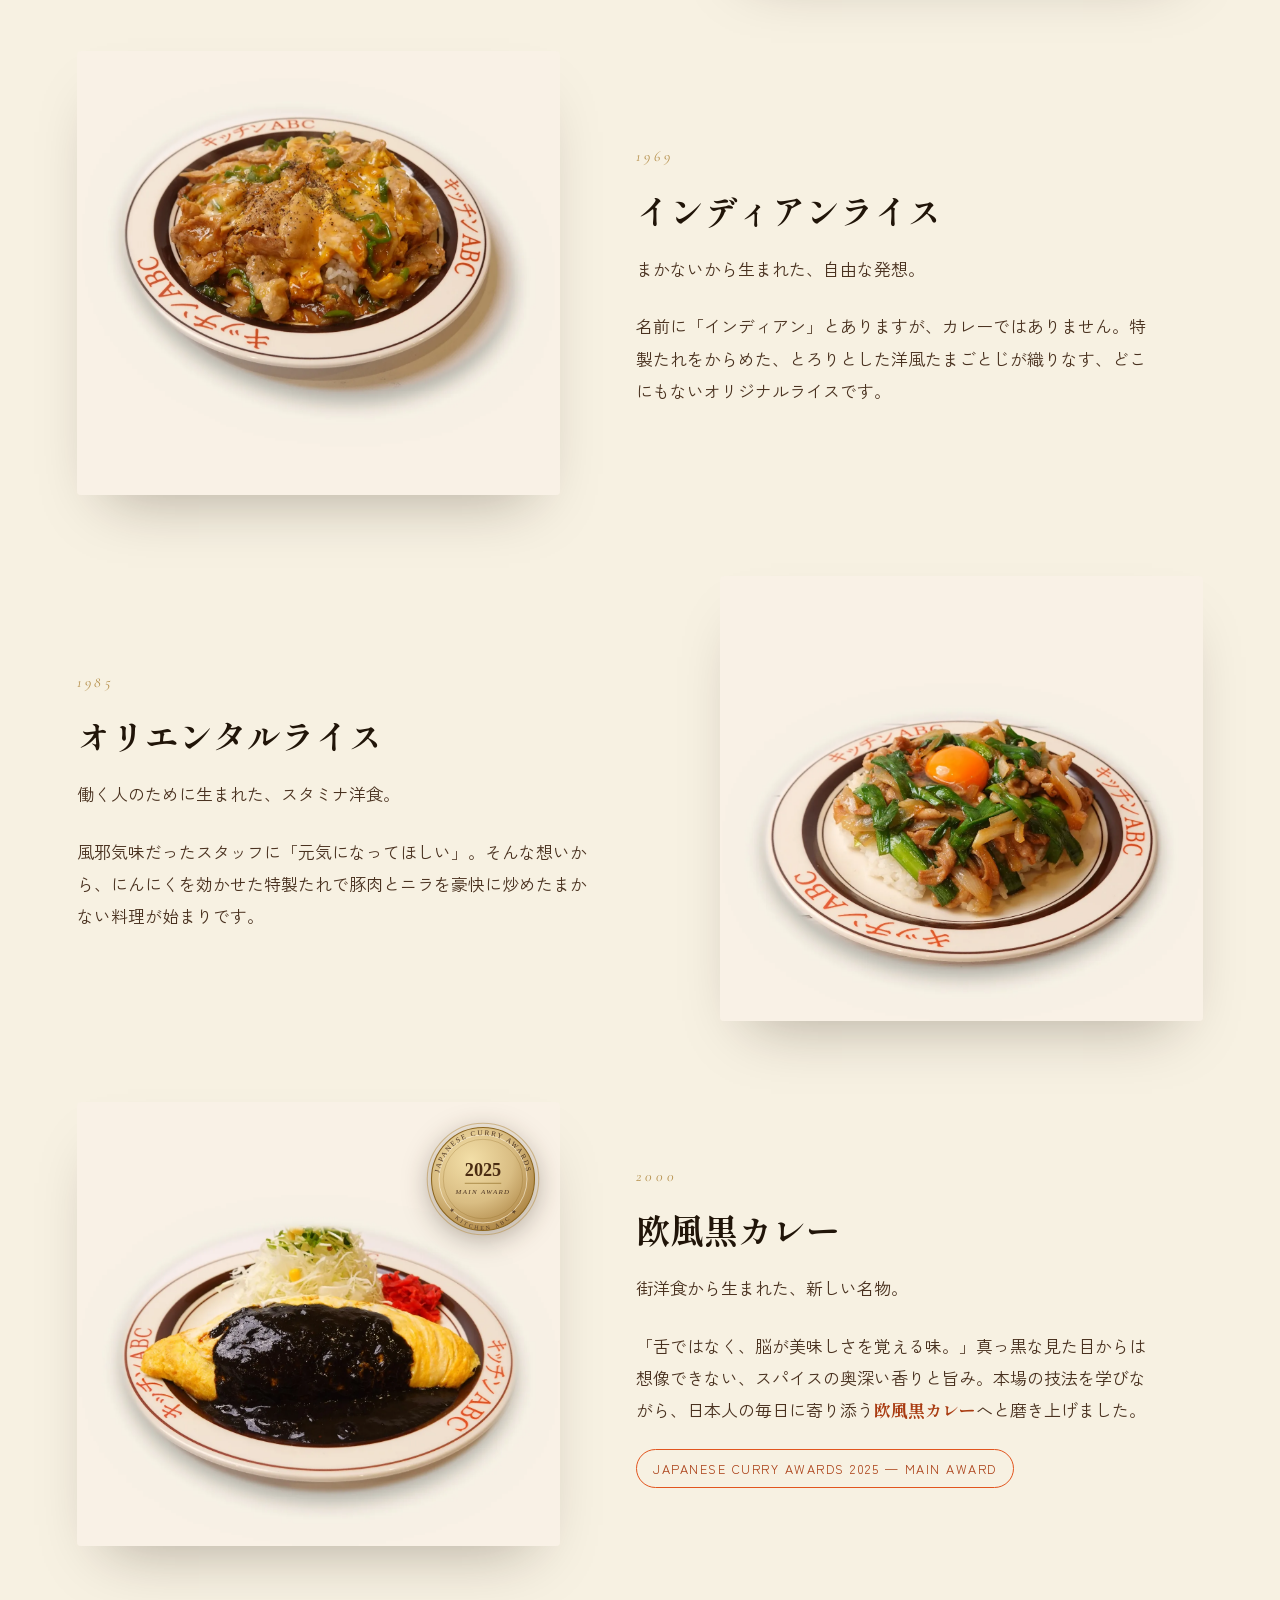
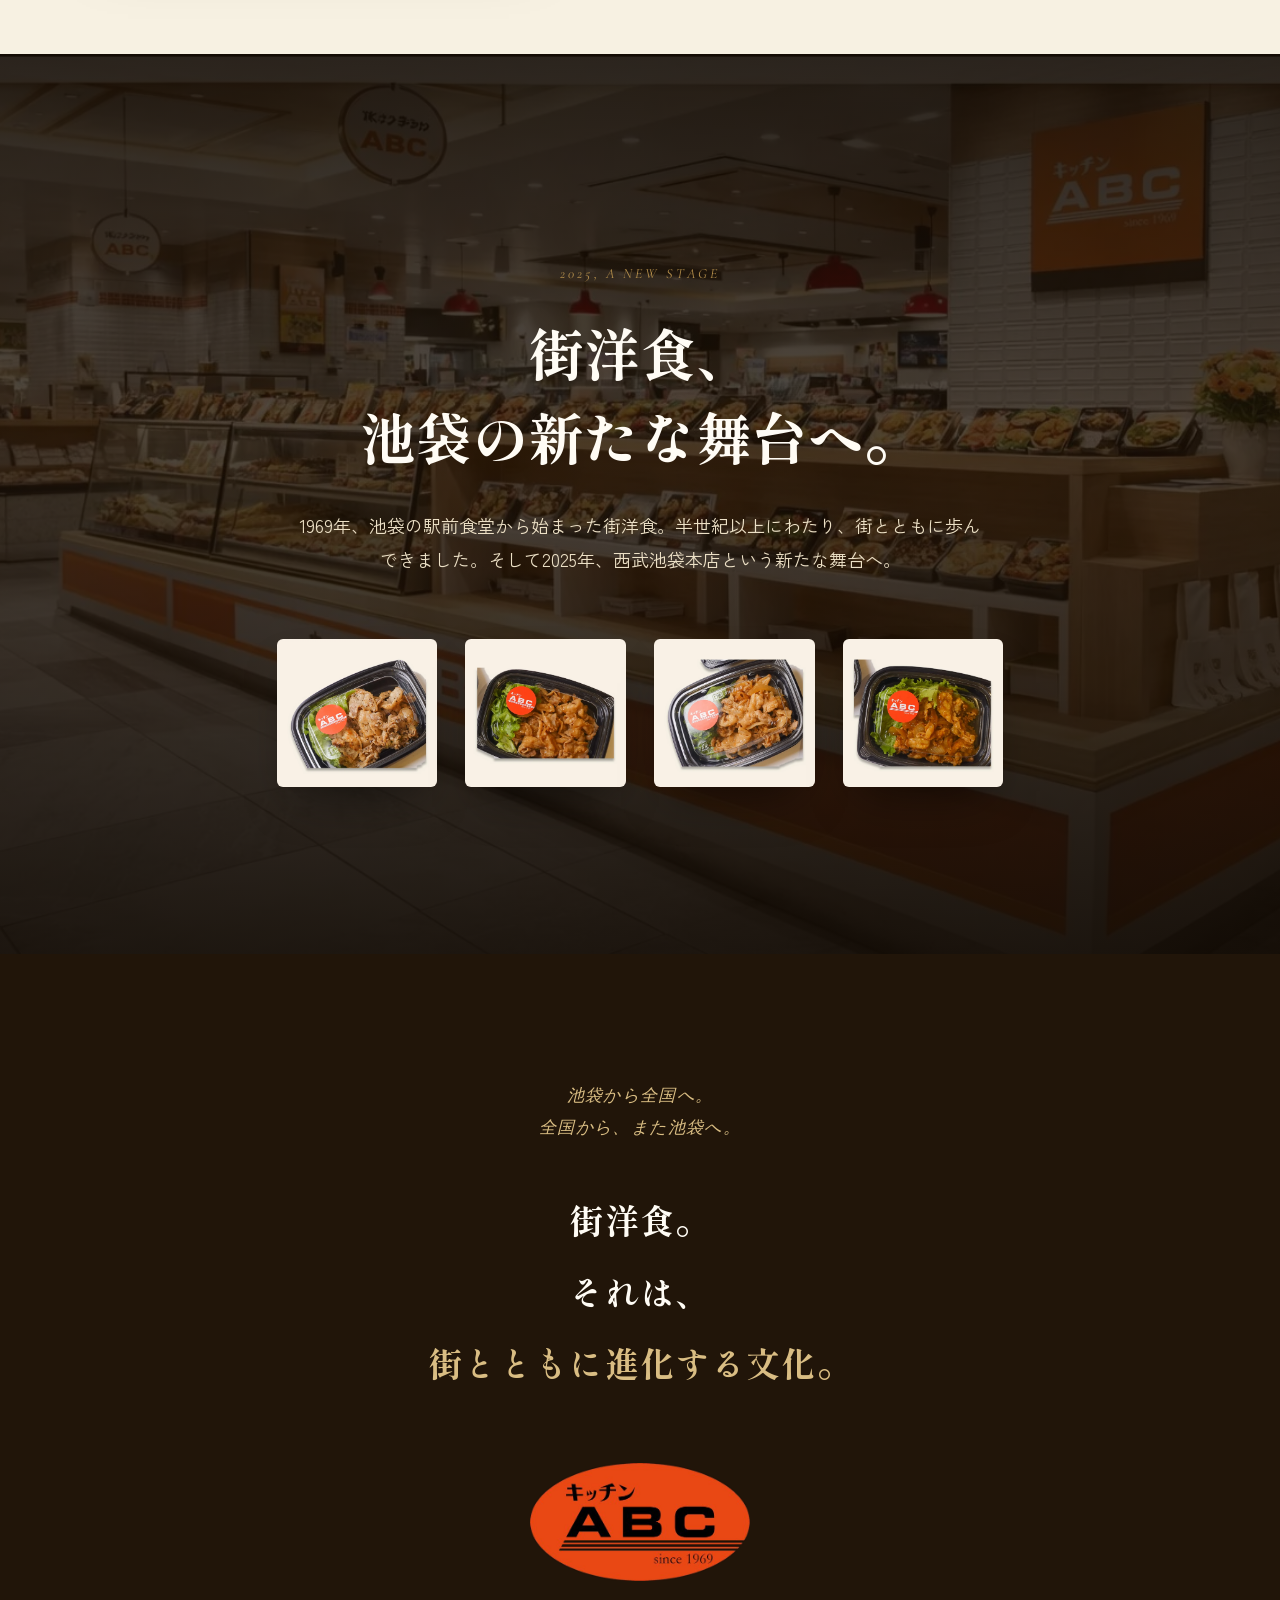
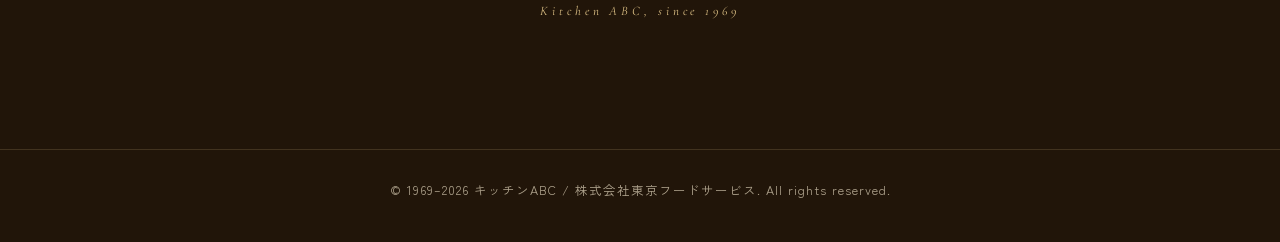
==== commit 0afce6aa: "Add files via upload" ====
--- a/index.html
+++ b/index.html
@@ -344,7 +344,7 @@
 </main>
 
 <footer class="site-footer">
-  <p>&copy; 1969–2026 キッチンABC / 有限会社東京フードサービス. All rights reserved.</p>
+  <p>&copy; 1969–2026 キッチンABC / 株式会社東京フードサービス. All rights reserved.</p>
 </footer>
 
 <script src="js/script.js"></script>
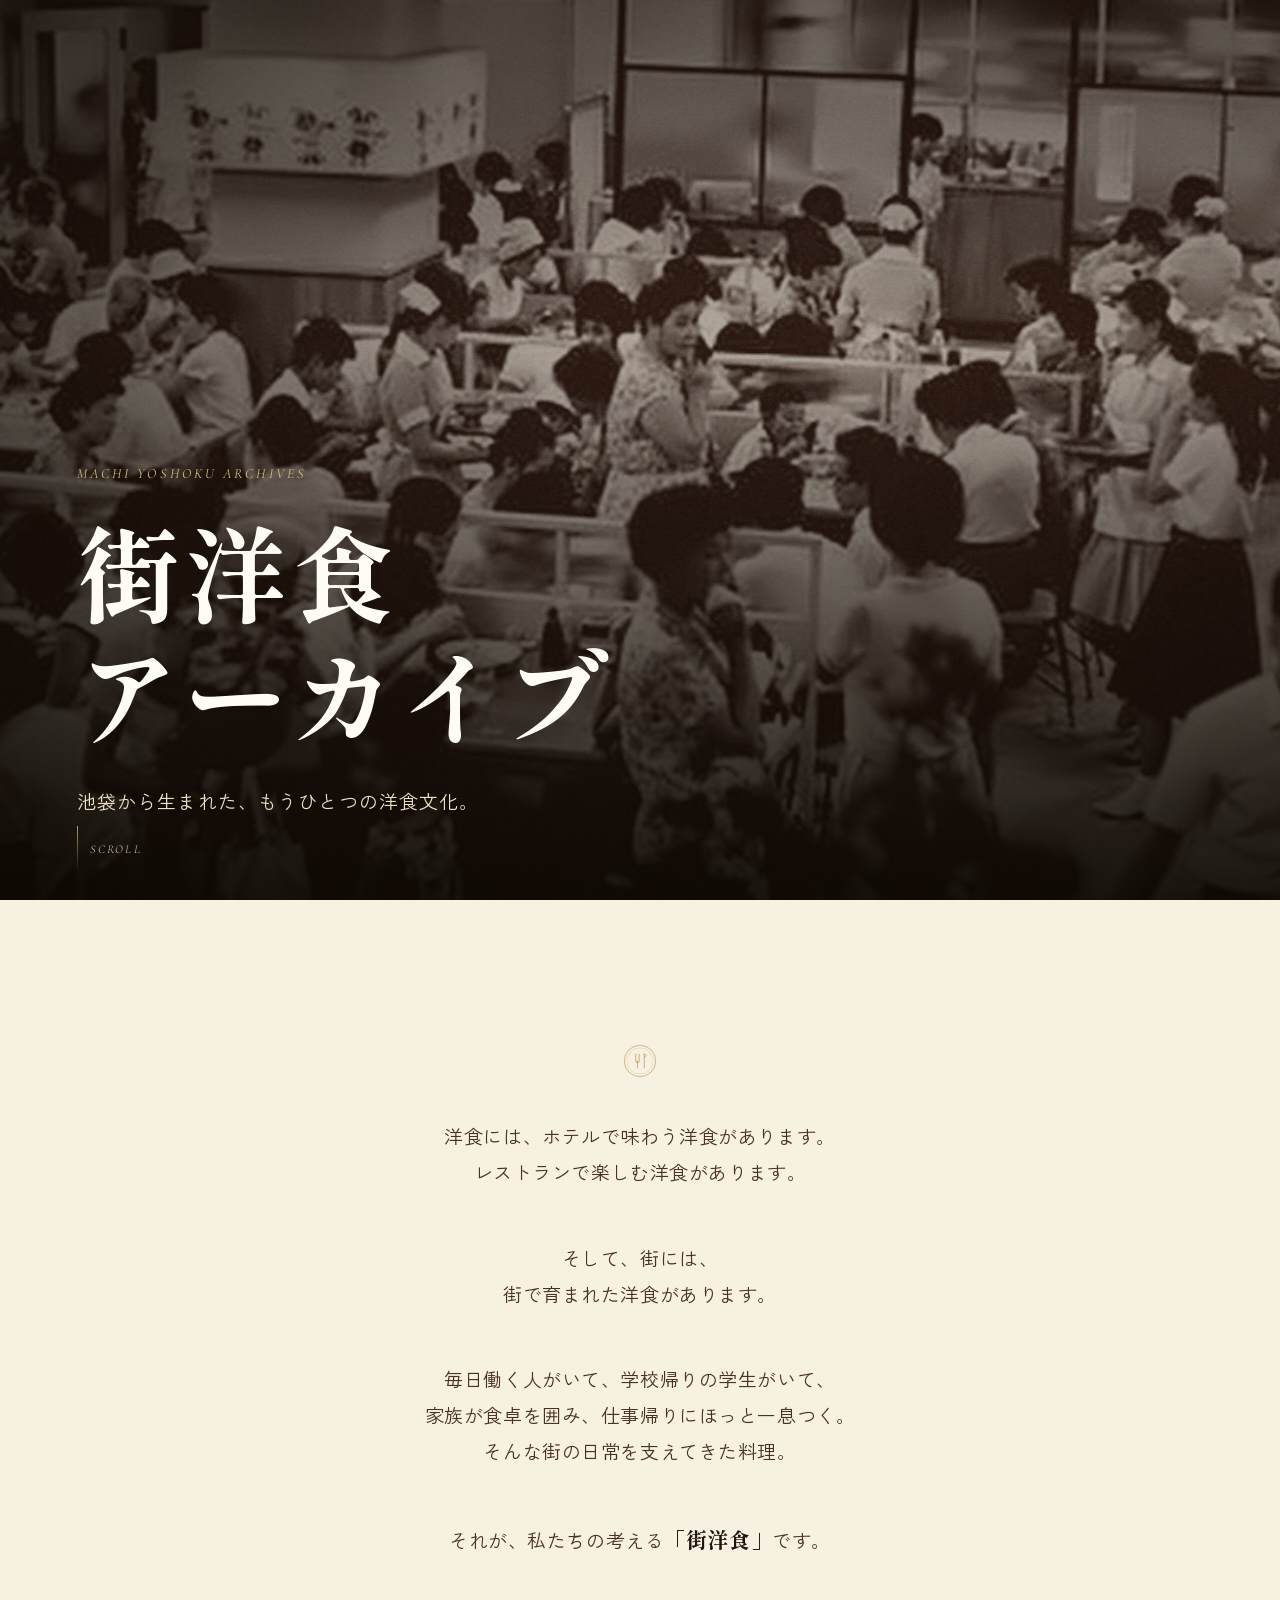
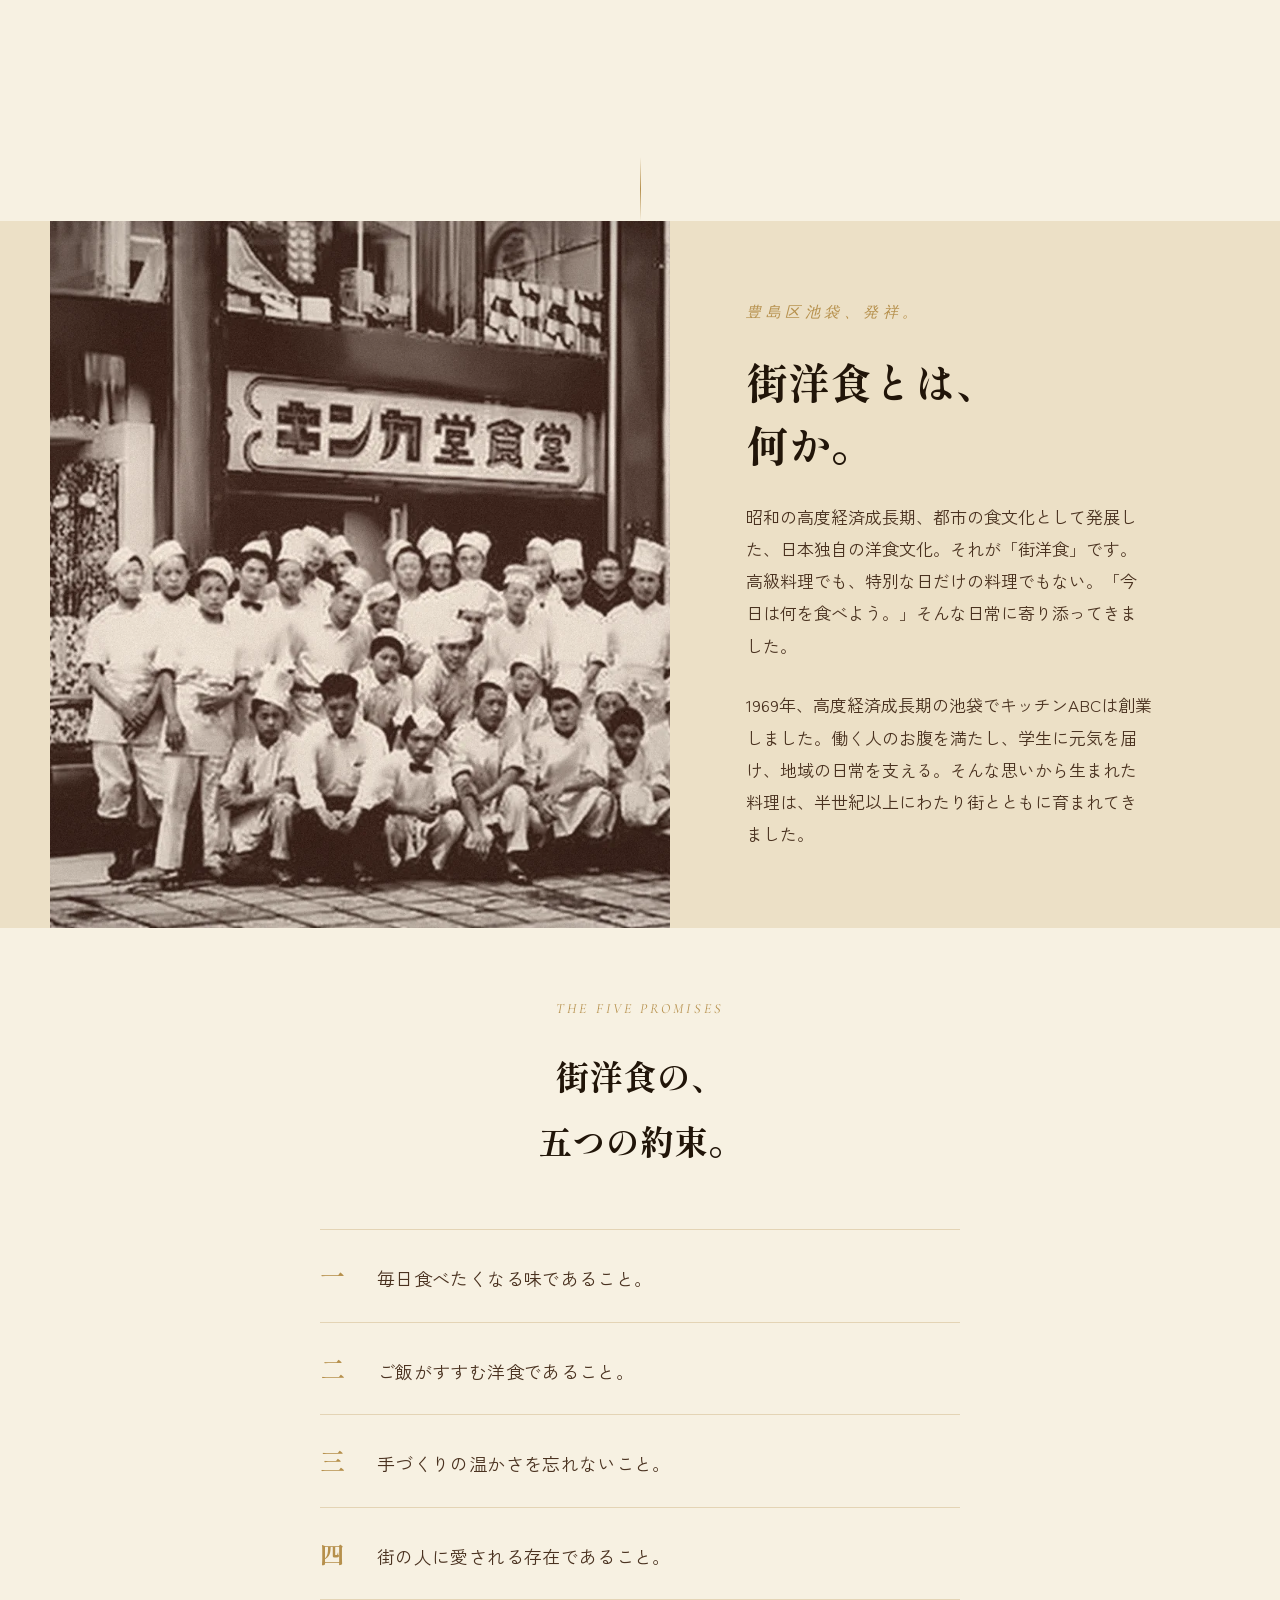
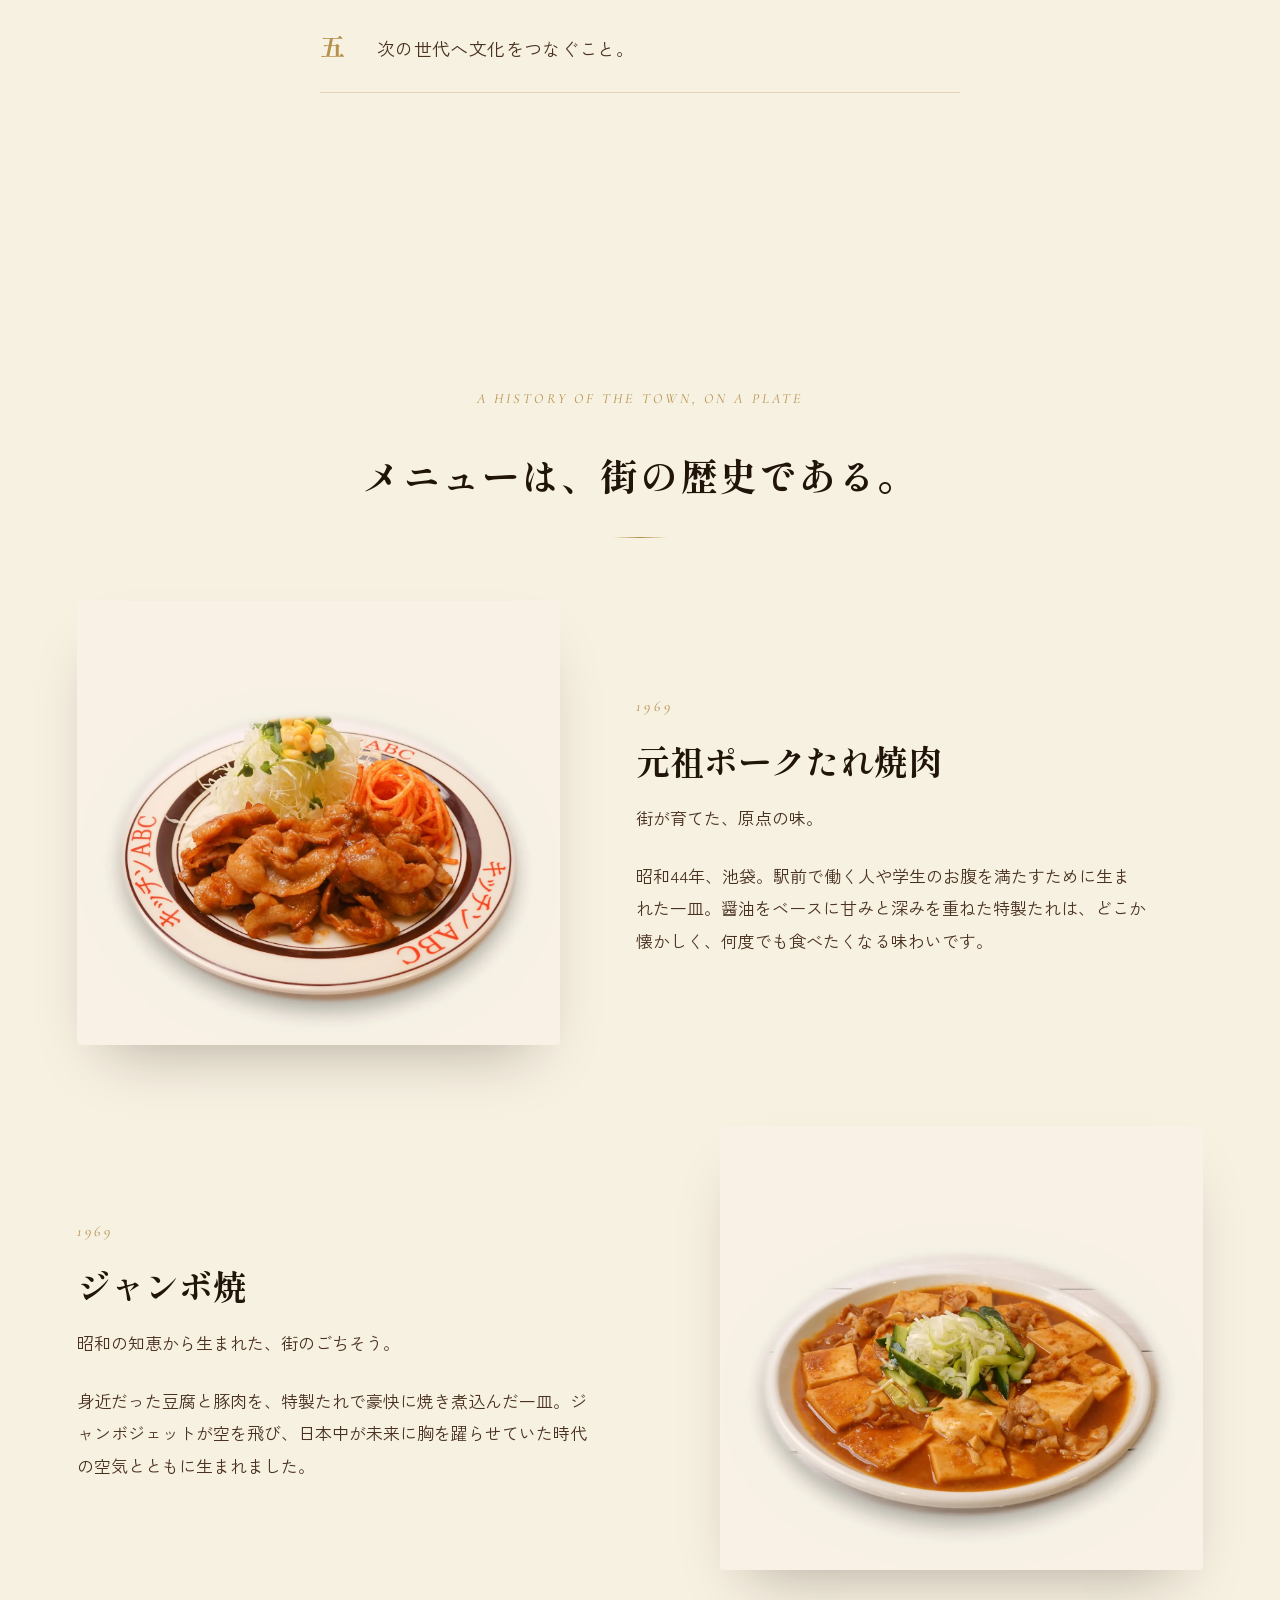
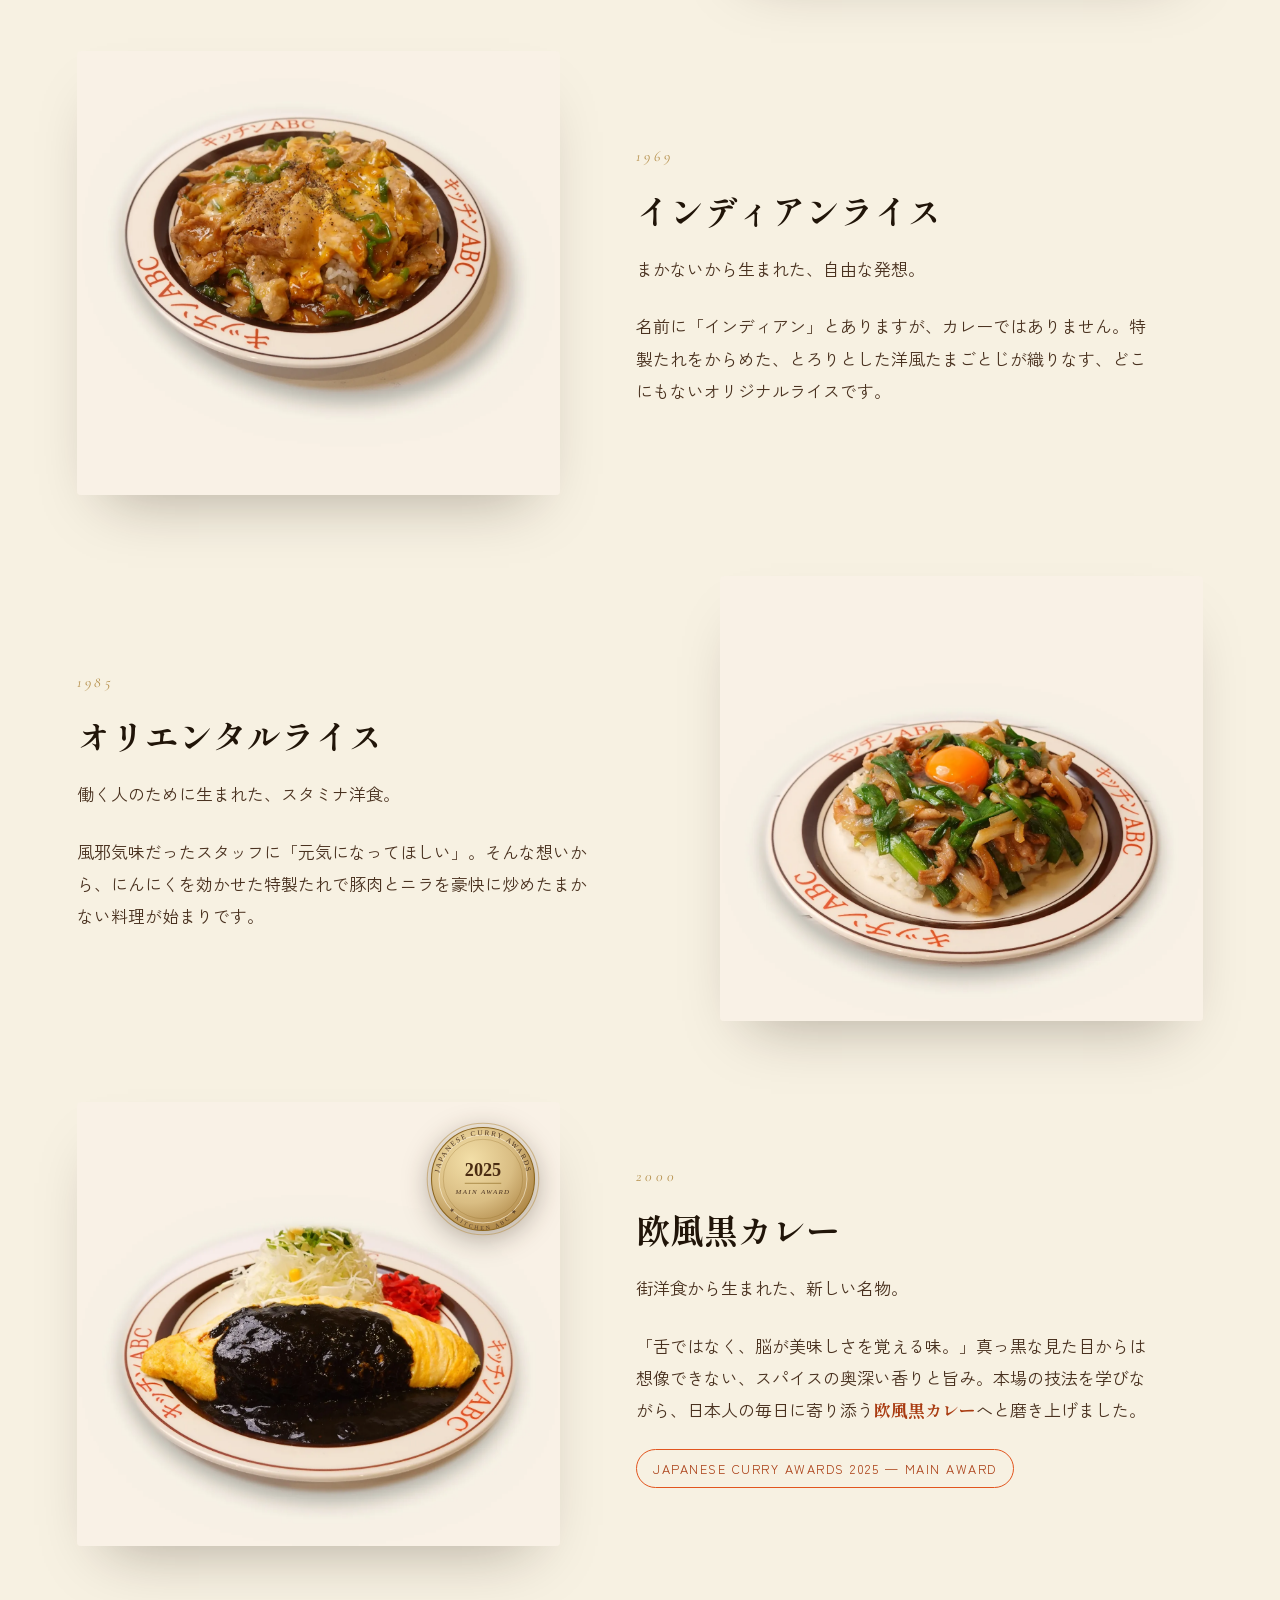
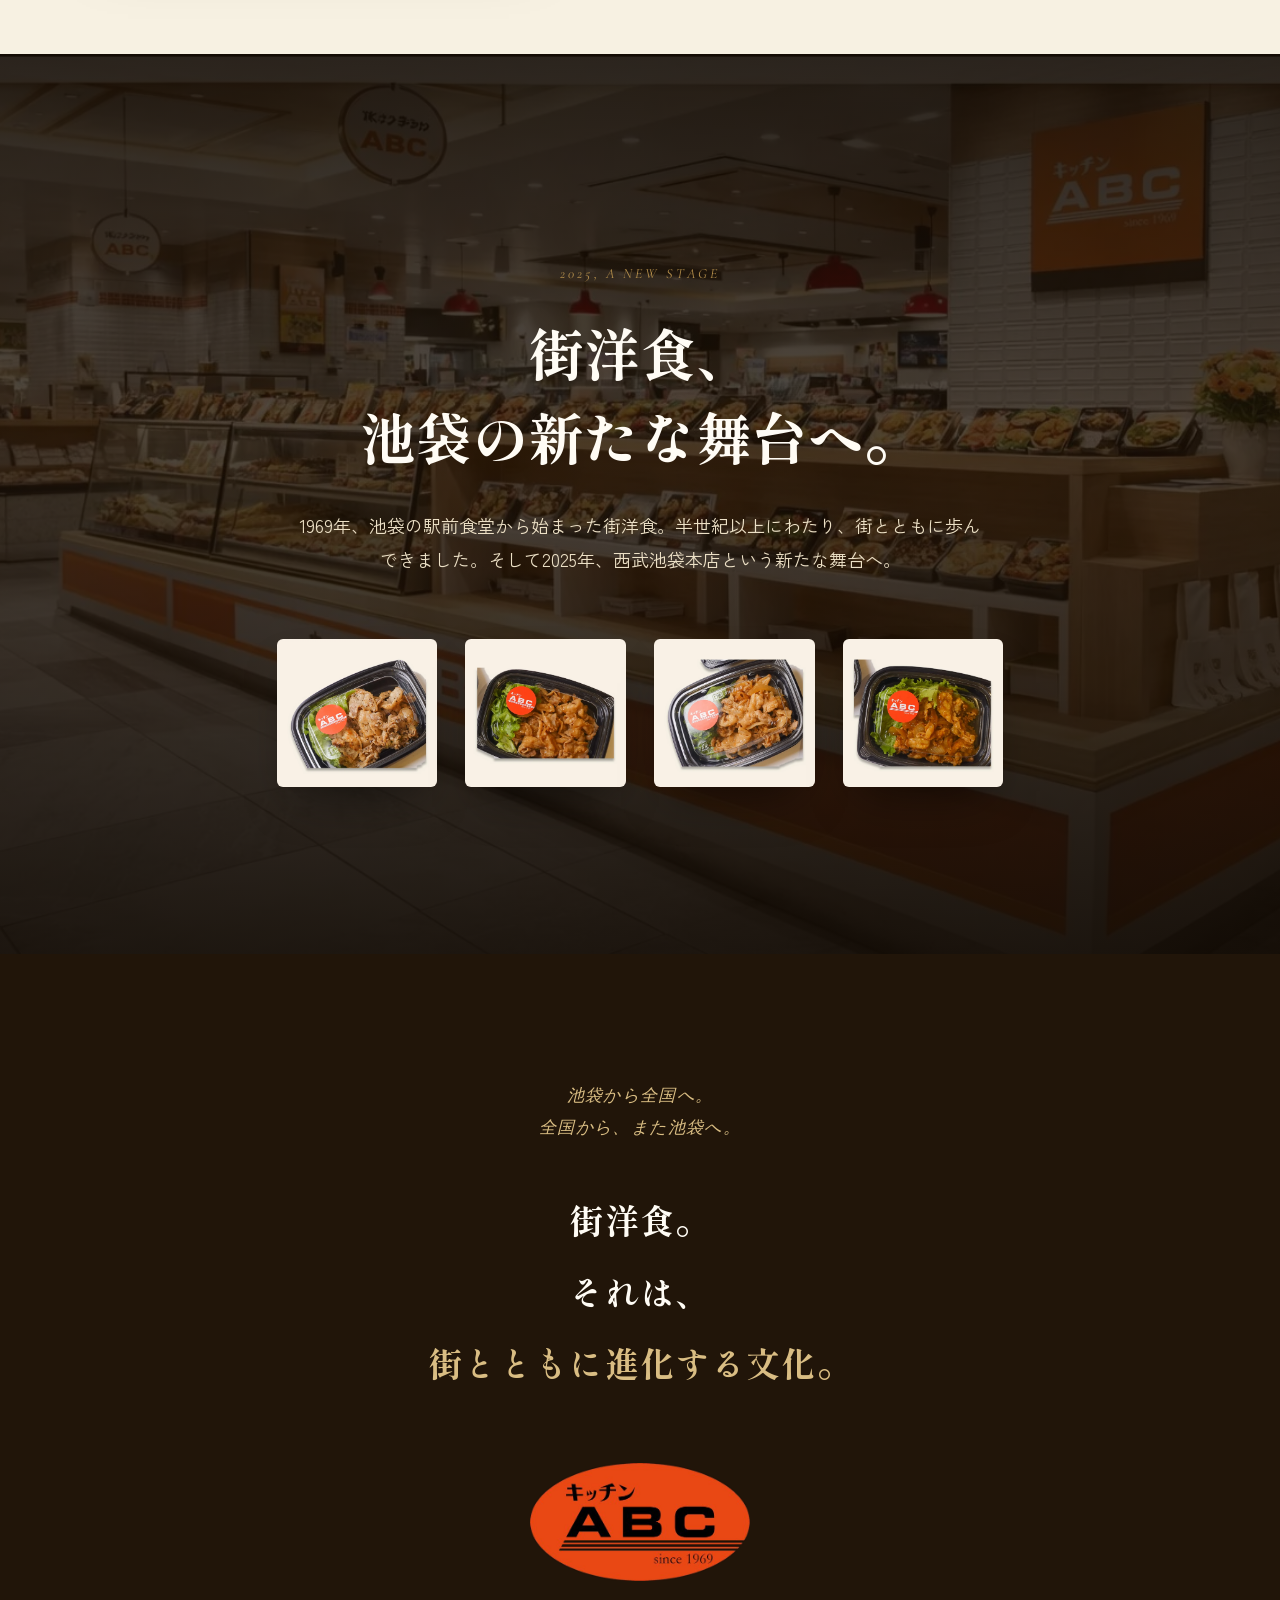
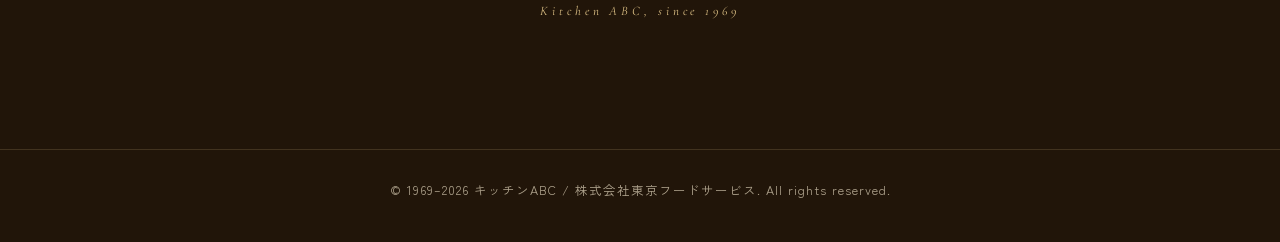
==== commit 68dbf0ee: "Add files via upload" ====
--- a/index.html
+++ b/index.html
@@ -196,7 +196,7 @@
           <h3 class="menu-card__name">元祖ポークたれ焼肉</h3>
           <p class="menu-card__copy">街が育てた、原点の味。</p>
           <p class="menu-card__copy">
-            昭和44年、池袋。駅前で働く人や学生のお腹を満たすために生まれた一皿。醤油をベースに甘みと酸味を重ねた特製たれは、どこか懐かしく、何度でも食べたくなる味わいです。
+            昭和44年、池袋。駅前で働く人や学生のお腹を満たすために生まれた一皿。醤油をベースに甘みと深みを重ねた特製たれは、どこか懐かしく、何度でも食べたくなる味わいです。
           </p>
         </div>
       </article>
